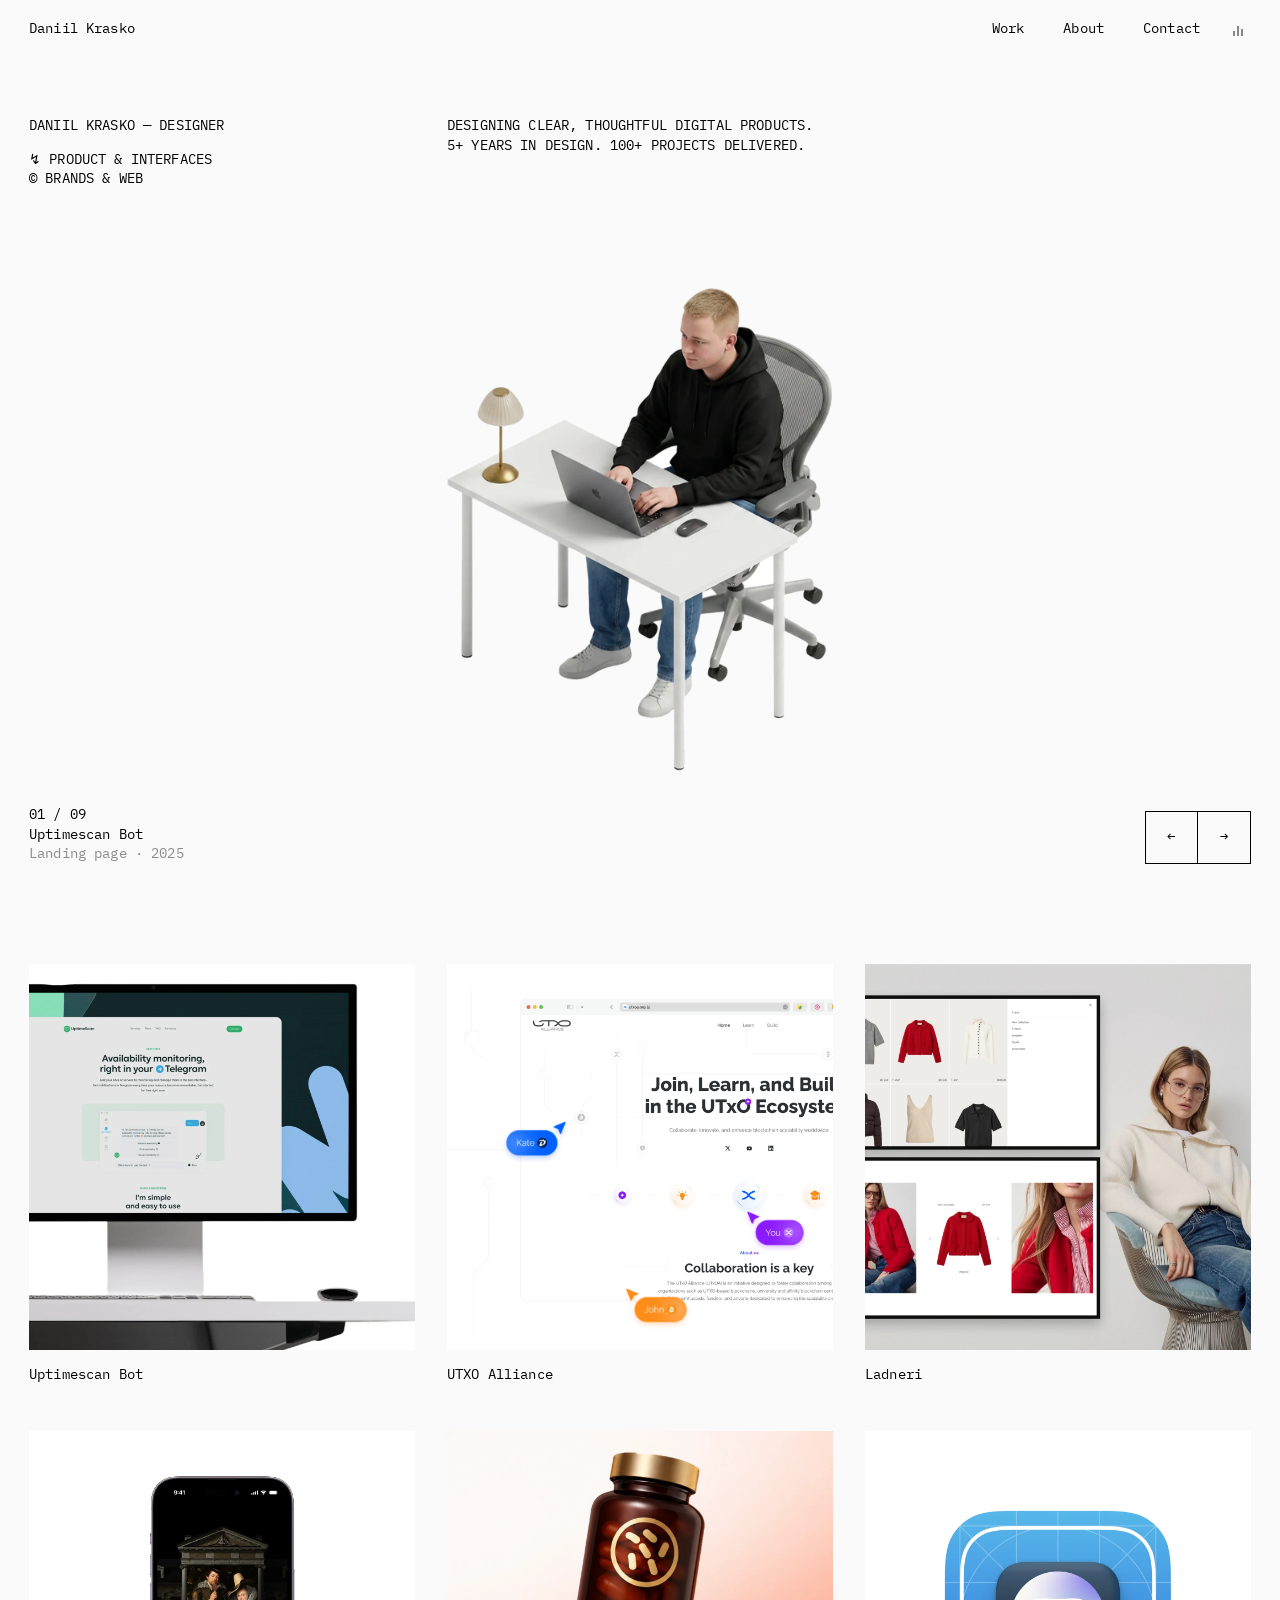
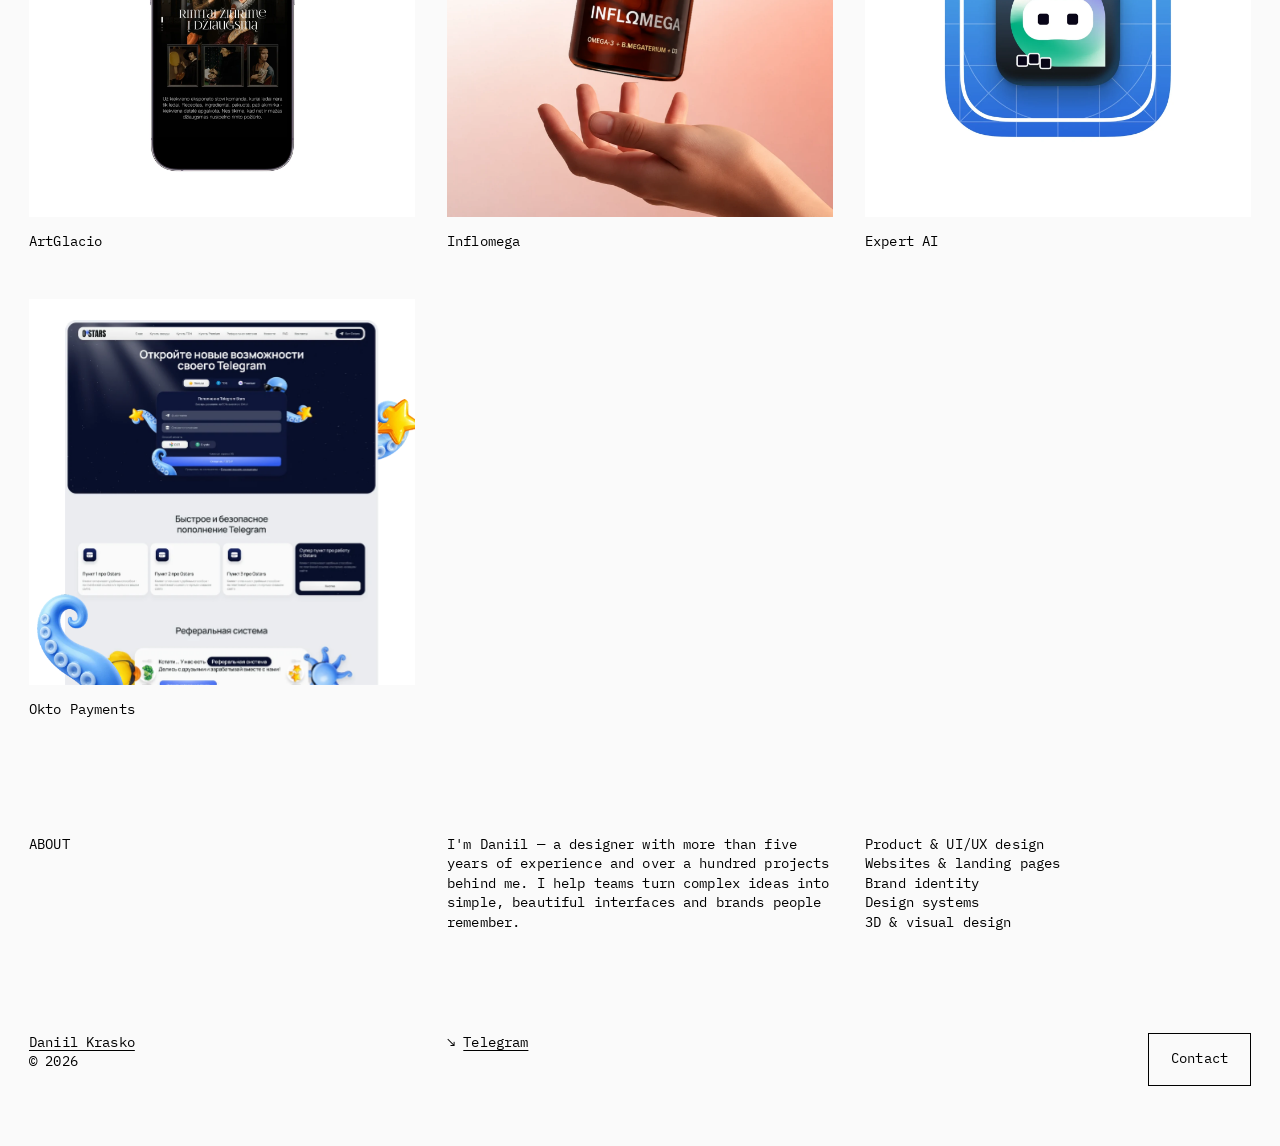
==== project.html @ e2c1b637 "Bump asset version Co-Authored-By: Claude Opus 5.5 <noreply@anthropic.com> Claude-Session: https://c" ====
<!doctype html>
<html lang="en">
<head>
  <meta charset="utf-8" />
  <meta name="viewport" content="width=device-width, initial-scale=1" />
  <title>Project — Daniil Krasko</title>
  <meta name="description" content="Case study by Daniil Krasko, designer." />
  <link rel="icon" href="data:image/svg+xml,%3Csvg xmlns='http://www.w3.org/2000/svg' viewBox='0 0 32 32'%3E%3Crect width='32' height='32' fill='%23111'/%3E%3Ctext x='16' y='21.5' font-family='Arial' font-weight='700' font-size='14' fill='%23fff' text-anchor='middle'%3EDK%3C/text%3E%3C/svg%3E" />
  <link rel="preconnect" href="https://fonts.googleapis.com" />
  <link rel="preconnect" href="https://fonts.gstatic.com" crossorigin />
  <link href="https://fonts.googleapis.com/css2?family=IBM+Plex+Mono:wght@400;500;600&display=swap" rel="stylesheet" />
  <link rel="stylesheet" href="styles.css?v=d2f7b50" />
</head>
<body class="project-page">
  <header class="header">
    <a href="index.html" class="logo">Daniil Krasko</a>
    <nav class="nav">
      <a href="index.html#work">Work</a>
      <a href="index.html#about">About</a>
      <a href="#contact">Contact</a>
      <button class="sound" id="soundToggle" type="button" aria-pressed="false" aria-label="Turn sound on"><i></i><i></i><i></i></button>
    </nav>
  </header>

  <main>
    <article class="case" id="case">
      <header class="case-head cols">
        <p><a class="ul" href="index.html#work">← All work</a></p>
        <div class="case-title">
          <h1 id="caseTitle"></h1>
          <p class="case-intro" id="caseIntro"></p>
        </div>
        <dl class="case-meta" id="caseMeta"></dl>
      </header>

      <figure class="case-cover" id="caseCover"></figure>

      <div class="case-body" id="caseBody"></div>
    </article>

    <nav class="case-next cols" id="caseNext" aria-label="Next project"></nav>
  </main>

  <footer class="footer cols" id="contact">
    <p><a class="ul" href="index.html">Daniil Krasko</a><br />© <span id="year"></span></p>
    <ul class="links">
      <li>↘ <a class="ul" href="https://t.me/oksark" target="_blank" rel="noopener">Telegram</a></li>
    </ul>
    <div class="footer-cta">
      <a class="btn" href="https://t.me/oksark" target="_blank" rel="noopener">Contact</a>
    </div>
  </footer>

  <script src="projects.js?v=d2f7b50"></script>
  <script src="shared.js?v=d2f7b50"></script>
  <script src="project.js?v=d2f7b50"></script>
  <script src="audio.js?v=d2f7b50"></script>
</body>
</html>
---- styles.css ----
/* Spacing & type system matched to the reference (nuevo.tokyo):
   one text size (14px / 1.4), 29px page margins, 32px grid gap, 57px header. */
:root {
  --thumb: #ededed;
  --bg: #fafafa;
  --surface: #ffffff;
  --text: #000;
  --muted: #8a8a8a;
  --line: #000;
  --pad: 29px;
  --gap: 32px;
  --fs: 14px;
  --lh: 1.4;
  --sans: "IBM Plex Mono", ui-monospace, "SFMono-Regular", Menlo, monospace;
  --serif: var(--sans);
}

/* Dark theme while the music plays */
html.sound-on {
  --bg: #0a0a0a;
  --surface: #151515;
  --text: #f2f2f2;
  --muted: #8a8a8a;
  --line: #f2f2f2;
  --thumb: #1a1a1a;
  color-scheme: dark;
}
/* smooth switch between themes (class is set for ~1.5s by audio.js).
   Text inherits its colour from <body>, so only elements that set their own colours get a transition —
   transitioning every element made nested text "chase" its parent and jump. */
html.theme-anim body,
html.theme-anim .header,
html.theme-anim .muted,
html.theme-anim .btn,
html.theme-anim .work-item .thumb,
html.theme-anim .case-body figure img,
html.theme-anim .cursor-label {
  transition: background-color 1s ease, color 1s ease, border-color 1s ease !important;
}

* { box-sizing: border-box; }
html { scroll-behavior: smooth; }
body {
  margin: 0;
  background: var(--bg);
  color: var(--text);
  font-family: var(--sans);
  font-size: var(--fs);
  line-height: var(--lh);
  letter-spacing: 0.01em;
  -webkit-font-smoothing: antialiased;
  overflow-x: hidden;
}
h1, h2, h3, p, ul { margin: 0; font-size: inherit; font-weight: 400; line-height: inherit; }
ul { list-style: none; padding: 0; }
a { color: inherit; text-decoration: none; }
a.ul, .nav a:hover { text-decoration: underline; text-underline-offset: 3px; text-decoration-thickness: 1px; }
em { font-style: normal; }
button { font: inherit; color: inherit; letter-spacing: inherit; }
.muted { color: var(--muted); }

/* 3-column grid shared by text blocks and the work grid */
.cols {
  display: grid;
  grid-template-columns: repeat(3, minmax(0, 1fr));
  column-gap: var(--gap);
}

.btn {
  display: inline-flex; align-items: center; justify-content: center;
  height: 53px; padding: 0 22px;
  border: 1px solid var(--line); background: transparent;
  cursor: pointer; transition: background .2s, color .2s;
}
.btn:hover { background: var(--text); color: var(--bg); }

/* ---------- Header ---------- */
.header {
  position: fixed;
  inset: 0 0 auto 0;
  z-index: 100;
  height: 57px;
  display: flex;
  align-items: center;
  justify-content: space-between;
  padding: 0 var(--pad);
  background: var(--bg);
}
.nav { display: flex; align-items: center; gap: 39px; }

/* sound toggle: three bars, animated while playing */
.sound {
  display: inline-flex; align-items: flex-end; gap: 2px;
  width: 18px; height: 14px; padding: 0; margin-left: -6px;
  border: 0; background: none; cursor: pointer;
}
.sound i { display: block; width: 2px; height: 3px; background: currentColor; transition: height .3s; }
.sound i:nth-child(1) { height: 5px; }
.sound i:nth-child(2) { height: 10px; }
.sound i:nth-child(3) { height: 7px; }
.sound:not(.on) { opacity: .45; }
.sound:hover { opacity: 1; }
.sound.on i { animation: eq 1.1s ease-in-out infinite; }
.sound.on i:nth-child(2) { animation-delay: -.4s; animation-duration: .9s; }
.sound.on i:nth-child(3) { animation-delay: -.7s; animation-duration: 1.3s; }
@keyframes eq { 0%, 100% { height: 3px; } 50% { height: 14px; } }
.sound:focus-visible { outline: 1px solid var(--text); outline-offset: 4px; }

/* ---------- Intro ---------- */
.intro { padding: 116px var(--pad) 0; text-transform: uppercase; }
.intro h1 { max-width: 443px; }
.gap-top { margin-top: 14px; }

/* ---------- Hero ---------- */
.hero {
  position: relative;
  margin: 55px var(--pad) 0;
  height: clamp(560px, calc(100svh - 280px), 860px);
  display: flex;
  flex-direction: column;
  overflow: hidden;
}
.stage {
  position: absolute;
  inset: 0;
  cursor: grab;
  touch-action: pan-y;
  user-select: none;
  -webkit-user-select: none;
}
.stage.dragging { cursor: grabbing; }
.model {
  position: absolute;
  left: 50%;
  top: 46%;
  height: 78%;
  aspect-ratio: 959 / 1200;
  transform: translate(-50%, -50%);
  z-index: 10;
  pointer-events: none;
}
.model-img { display: block; width: 100%; height: 100%; }
/* night version of the photo (lamp on, AirPods Max) — shown while the music plays */
.model-night {
  position: absolute; inset: 0; width: 100%; height: 100%;
  opacity: 0;
  transition: opacity 1.2s cubic-bezier(.4, 0, .2, 1);
}
html.sound-on .model-night { opacity: 1; transition-duration: 1.6s; }
html.theme-anim .model-night { transition: opacity 1.4s cubic-bezier(.4, 0, .2, 1) !important; }
.orbit { position: absolute; left: 50%; top: 46%; width: 0; height: 0; }

.card {
  position: absolute;
  left: 0; top: 0;
  width: var(--card-w, 240px);
  aspect-ratio: 1 / 1;
  margin: calc(var(--card-w, 240px) * -0.5) 0 0 calc(var(--card-w, 240px) * -0.5);
  padding: 0;
  border: 0;
  border-radius: 0;
  overflow: hidden;
  background: var(--surface);
  box-shadow: 0 18px 40px -24px rgba(0,0,0,.3);
  cursor: pointer;
  will-change: transform, opacity;
  transform-origin: center;
}
.card .cover { position: absolute; inset: 0; }
.card:focus-visible { outline: 2px solid var(--text); outline-offset: 4px; }

.hero-bottom {
  margin-top: auto;
  position: relative;
  z-index: 30;
  display: flex;
  align-items: flex-end;
  justify-content: space-between;
  gap: var(--gap);
  pointer-events: none;
}
.hero-bottom > * { pointer-events: auto; }
.caption { display: grid; }
.arrows { display: flex; gap: 0; }
.arrow { width: 53px; padding: 0; }
.arrow + .arrow { border-left: 0; }

/* ---------- Sections ---------- */
.section { padding: 100px var(--pad) 0; }

.work-list {
  display: grid;
  grid-template-columns: repeat(3, minmax(0, 1fr));
  gap: var(--gap);
}
.work-item { cursor: pointer; }
.work-item .thumb { position: relative; aspect-ratio: 1 / 1; overflow: hidden; background: var(--thumb); }
.work-item .name { padding: 15px 0; }
.work-item:hover .name { text-decoration: underline; text-underline-offset: 3px; }
.work-item:focus-visible { outline: 1px solid var(--text); outline-offset: 6px; }
/* reveal on scroll — matches the reference: image fades in and rises 25px,
   0.8s ease, cards in a row start ~65ms apart; captions stay visible */
.work-item.reveal .thumb {
  opacity: 0;
  transform: translateY(25px);
  transition: opacity .8s cubic-bezier(.4,0,.2,1), transform .8s cubic-bezier(.4,0,.2,1);
  transition-delay: var(--d, 0ms);
}
.work-item.reveal.in .thumb { opacity: 1; transform: none; }


.about { text-transform: none; }
.about > p:first-child { text-transform: uppercase; }
.about > p:nth-child(2) { max-width: 443px; }

/* ---------- Footer / contact ---------- */
.footer { padding: 100px var(--pad) 60px; align-items: start; }
.footer-cta { justify-self: end; }

/* ---------- Cover art (placeholder visuals) ---------- */
.art { position: absolute; inset: 0; background: var(--a); overflow: hidden; }
.art img { width: 100%; height: 100%; object-fit: cover; display: block; }
.art.circle::before { content: ""; position: absolute; width: 58%; aspect-ratio: 1; border-radius: 50%; background: var(--b); left: 50%; top: 50%; transform: translate(-30%, -50%); }
.art.circle::after { content: ""; position: absolute; width: 30%; aspect-ratio: 1; border-radius: 50%; border: 2px solid var(--b); left: 14%; top: 18%; }
.art.stripes { background: repeating-linear-gradient(-35deg, var(--a) 0 18px, var(--b) 18px 36px); }
.art.stripes::after { content: ""; position: absolute; inset: 22% 28%; background: var(--a); border-radius: 999px; }
.art.grid { background-image: linear-gradient(var(--a), var(--a)); }
.art.grid::before {
  content: ""; position: absolute; inset: 16% 12%;
  background:
    linear-gradient(var(--b), var(--b)) 0 0 / 30% 100% no-repeat,
    linear-gradient(#fff, #fff) 100% 0 / 66% 46% no-repeat,
    linear-gradient(#fff, #fff) 100% 100% / 66% 46% no-repeat;
  border-radius: 0; opacity: .95;
  filter: drop-shadow(0 8px 16px rgba(0,0,0,.08));
}
.art.phone::before {
  content: ""; position: absolute; width: 34%; height: 120%; left: 33%; top: 18%;
  border-radius: 0; background: var(--b);
  box-shadow: inset 0 0 0 5px rgba(0,0,0,.85), 0 20px 40px rgba(0,0,0,.25);
}
.art.phone::after {
  content: ""; position: absolute; width: 22%; height: 8%; left: 39%; top: 34%;
  border-radius: 0; background: var(--a); opacity: .9;
  box-shadow: 0 calc(var(--h, 60px) * .32) 0 0 var(--a);
}
.art.arch::before { content: ""; position: absolute; width: 38%; height: 82%; left: 31%; bottom: 0; background: var(--b); border-radius: 999px 999px 0 0; }
.art.arch::after { content: ""; position: absolute; width: 100%; height: 1px; left: 0; bottom: 18%; background: var(--b); opacity: .4; }
.art.type::before {
  content: "Aa"; position: absolute; left: 10%; bottom: -8%;
  font-family: var(--serif); font-size: calc(var(--h, 180px) * .9); line-height: 1; color: var(--b);
}
.art.type::after { content: ""; position: absolute; width: 18%; aspect-ratio: 1; right: 12%; top: 16%; background: var(--b); border-radius: 50%; }

/* ---------- Layered (animated) covers ---------- */
.art.layered { background: #fff; container-type: size; }
.art.layered img.bg { width: 100%; height: 100%; object-fit: cover; }
.art.layered img.layer {
  position: absolute;
  left: var(--x); top: var(--y);
  width: var(--w); height: auto;
  transform-origin: var(--origin, 50% 50%);
  animation: var(--anim) var(--dur) cubic-bezier(.45, 0, .25, 1) var(--delay) infinite;
  will-change: transform;
}
/* cursor paths, in % of the cover width (cqw) — like people moving their mouse */
@keyframes cursor-a {
  0%, 100% { transform: translate(0, 0); }
  22% { transform: translate(5cqw, -4cqw); }
  46% { transform: translate(11cqw, 2cqw); }
  70% { transform: translate(4cqw, 6cqw); }
  86% { transform: translate(-2cqw, 2cqw); }
}
@keyframes cursor-b {
  0%, 100% { transform: translate(0, 0); }
  25% { transform: translate(-9cqw, -3cqw); }
  52% { transform: translate(-3cqw, -8cqw); }
  78% { transform: translate(6cqw, -4cqw); }
}
@keyframes cursor-c {
  0%, 100% { transform: translate(0, 0); }
  20% { transform: translate(-6cqw, -3cqw); }
  45% { transform: translate(-2cqw, -9cqw); }
  72% { transform: translate(3cqw, -2cqw); }
}
/* entrance: layer starts hidden behind/below, slides to its place once the cover is visible */
.art.layered img.layer.enter {
  transform: var(--enter);
  transition: transform 1.6s cubic-bezier(.16, 1, .3, 1) var(--enter-delay, 0s);
}
.art.layered.in img.layer.enter { transform: none; }
/* idle sway (uses the separate `rotate` property, so it combines with entrance and parallax) */
@keyframes sway {
  0%, 100% { rotate: 0deg; }
  50% { rotate: -5deg; }
}
@keyframes sway-b {
  0%, 100% { rotate: 0deg; }
  50% { rotate: 4deg; }
}
@keyframes float {
  0%, 100% { transform: translateY(0) rotate(0deg); }
  50% { transform: translateY(-1.6cqw) rotate(1.2deg); }
}
/* parallax: layers move against the background (depth from data), bg drifts slightly the other way */
.art.layered.parallax img.layer {
  translate: calc(var(--px, 0) * var(--depth) * -3cqw) calc(var(--py, 0) * var(--depth) * -3cqw);
}
.art.layered.parallax img.bg {
  scale: 1.04;
  translate: calc(var(--px, 0) * 0.8cqw) calc(var(--py, 0) * 0.8cqw);
}
.case-cover.is-layered { position: relative; width: min(100%, 88svh); aspect-ratio: 1 / 1; margin-left: auto; margin-right: auto; }

/* ---------- Project page (long-read) ---------- */
.work-item a { display: block; }
.work-item a:focus-visible { outline: 1px solid var(--text); outline-offset: 6px; }

.case-head { padding: 116px var(--pad) 0; align-items: start; }
.case-title h1 { text-transform: uppercase; }
.case-intro { margin-top: 14px; max-width: 443px; }
.case-meta { margin: 0; display: grid; grid-template-columns: auto 1fr; gap: 0 20px; justify-self: end; }
.case-meta dd { margin: 0; }

.case-cover { margin: 55px var(--pad) 0; }
/* tall/square covers are capped to the viewport height so they never get huge */
.case-cover img { display: block; width: auto; max-width: 100%; height: auto; max-height: 88svh; margin: 0 auto; }
.case-cover.is-art { position: relative; aspect-ratio: 16 / 9; --h: 600px; }

.case-body {
  --col: 600px;
  max-width: calc(var(--col) + var(--pad) * 2);
  margin: 0 auto;
  padding: 100px var(--pad) 0;
}
.case-body h2 { margin: 56px 0 14px; text-transform: uppercase; }
.case-body h2:first-child { margin-top: 0; }
.case-body p + p { margin-top: 14px; }
.case-body figure { margin: 48px 0; }
.case-body figure img { display: block; width: 100%; height: auto; background: var(--thumb); }
.case-body figure .ph { position: relative; aspect-ratio: 4 / 3; --h: 420px; }
.case-body figure.wide { margin-left: calc(50% - min(450px, 50vw - var(--pad))); margin-right: calc(50% - min(450px, 50vw - var(--pad))); }
.case-body figure.wide .ph { aspect-ratio: 16 / 9; }
.case-body figcaption { padding-top: 15px; }

.case-next { padding: 100px var(--pad) 0; align-items: start; }
.next-link { grid-column: 2; display: block; }
.next-link .thumb { position: relative; aspect-ratio: 1 / 1; overflow: hidden; }
.next-link .name { display: block; padding: 15px 0; }
.next-link:hover .name { text-decoration: underline; text-underline-offset: 3px; }

/* ---------- Intro loader ---------- */
.loader { display: none; }
html.is-loading { overflow: hidden; }
html.is-loading .loader {
  display: block;
  position: fixed; inset: 0; z-index: 900;
  pointer-events: none;
}
.loader::before {               /* the backdrop that dissolves at the end */
  content: ""; position: absolute; inset: 0;
  background: var(--bg);
  transition: opacity .8s cubic-bezier(.4,0,.2,1) .15s;
}
.loader.done::before { opacity: 0; }
.loader.gone { opacity: 0; transition: opacity .5s ease; }
html.is-loading #orbit .card { visibility: hidden; }

.loader-cards { position: absolute; inset: 0; }
.loader-card {
  position: absolute; left: 0; top: 0;
  overflow: hidden;
  background: var(--surface);
  box-shadow: 0 18px 40px -24px rgba(0,0,0,.3);
  will-change: transform;
  transform: scale(0);
}
.loader-card .art { position: absolute; inset: 0; }
.loader-card.to-orbit { opacity: var(--to-opacity, 1); }

.loader-count {
  position: absolute; right: var(--pad); bottom: 18px;
  display: flex; align-items: flex-start;
  font-size: clamp(72px, 13vw, 200px);
  line-height: 1; letter-spacing: -0.04em; font-weight: 400;
  color: var(--text);
  transition: opacity .4s ease, transform .6s cubic-bezier(.7,0,.2,1);
}
.loader.done .loader-count { opacity: 0; transform: translateY(30%); }
.loader-digits { display: flex; }
.digit { display: block; height: .78em; overflow: hidden; width: .6em; }
.digit.hidden { width: 0; }
.digit .strip { display: flex; flex-direction: column; transition: transform .22s cubic-bezier(.65,0,.2,1); }
.digit .strip i { font-style: normal; height: .78em; line-height: .78em; display: block; text-align: center; }
.loader-pct { font-size: .32em; line-height: 1; margin: 0 0 0 .12em; }

/* ---------- Custom cursor ---------- */
html.has-cursor, html.has-cursor * { cursor: none !important; }
.cursor, .cursor-dot {
  position: fixed; left: 0; top: 0; z-index: 1000;
  width: 0; height: 0;
  pointer-events: none;
  opacity: 0;
  transition: opacity .2s;
  will-change: transform;
}
.cursor.visible, .cursor-dot.visible { opacity: 1; }
/* the square: white + difference blend = black on light areas, white on dark */
.cursor-dot { mix-blend-mode: difference; }
.cursor-dot::before {
  content: "";
  position: absolute; left: 0; top: 0;
  width: 10px; height: 10px;
  translate: -50% -50%;
  background: #fff;
  transition: width .25s cubic-bezier(.2,.8,.2,1), height .25s cubic-bezier(.2,.8,.2,1), scale .15s;
}
.cursor-dot[data-state="link"]::before { width: 34px; height: 34px; }
.cursor-dot[data-state="label"]::before { width: 0; height: 0; }
.cursor-dot.down::before { scale: .7; }
.cursor-label {
  position: absolute; left: 0; top: 0;
  translate: -50% -50%;
  padding: 9px 14px;
  background: var(--text); color: var(--bg);
  font-size: 12px; line-height: 1; letter-spacing: .02em; white-space: nowrap;
  text-transform: uppercase;
  scale: 0; opacity: 0;
  transition: scale .3s cubic-bezier(.2,.8,.2,1), opacity .2s;
}
.cursor[data-state="label"] .cursor-label { scale: 1; opacity: 1; }
.cursor[data-state="label"].down .cursor-label { scale: .9; }

/* ---------- Responsive ---------- */
@media (max-width: 860px) {
  :root { --pad: 16px; --gap: 16px; }
  .nav { gap: 20px; }
  .intro { padding-top: 90px; }
  .intro.cols, .about.cols { grid-template-columns: 1fr; row-gap: 14px; }
  .hero { margin-top: 32px; height: min(560px, 74svh); }
  .model { height: 62%; }
  .work-list { grid-template-columns: repeat(2, minmax(0, 1fr)); }
  .section { padding-top: 72px; }
  .footer.cols { grid-template-columns: 1fr 1fr; row-gap: 32px; }
  .footer-cta { grid-column: 1 / -1; justify-self: start; }
  .case-head.cols, .case-next.cols { grid-template-columns: 1fr; row-gap: 14px; }
  .case-head { padding-top: 90px; }
  .case-meta { justify-self: start; }
  .case-cover { margin-top: 32px; }
  .case-body { padding-top: 64px; }
  .next-link { grid-column: 1; }
}
@media (max-width: 560px) {
  .work-list { grid-template-columns: 1fr; }
}

@media (prefers-reduced-motion: reduce) {
  html { scroll-behavior: auto; }
  .work-item.reveal .thumb { opacity: 1; transform: none; transition: none; }
  .art.layered img.layer { animation: none; }
  .sound.on i { animation: none; height: 10px; }
  .art.layered img.layer.enter { transform: none; transition: none; }
}
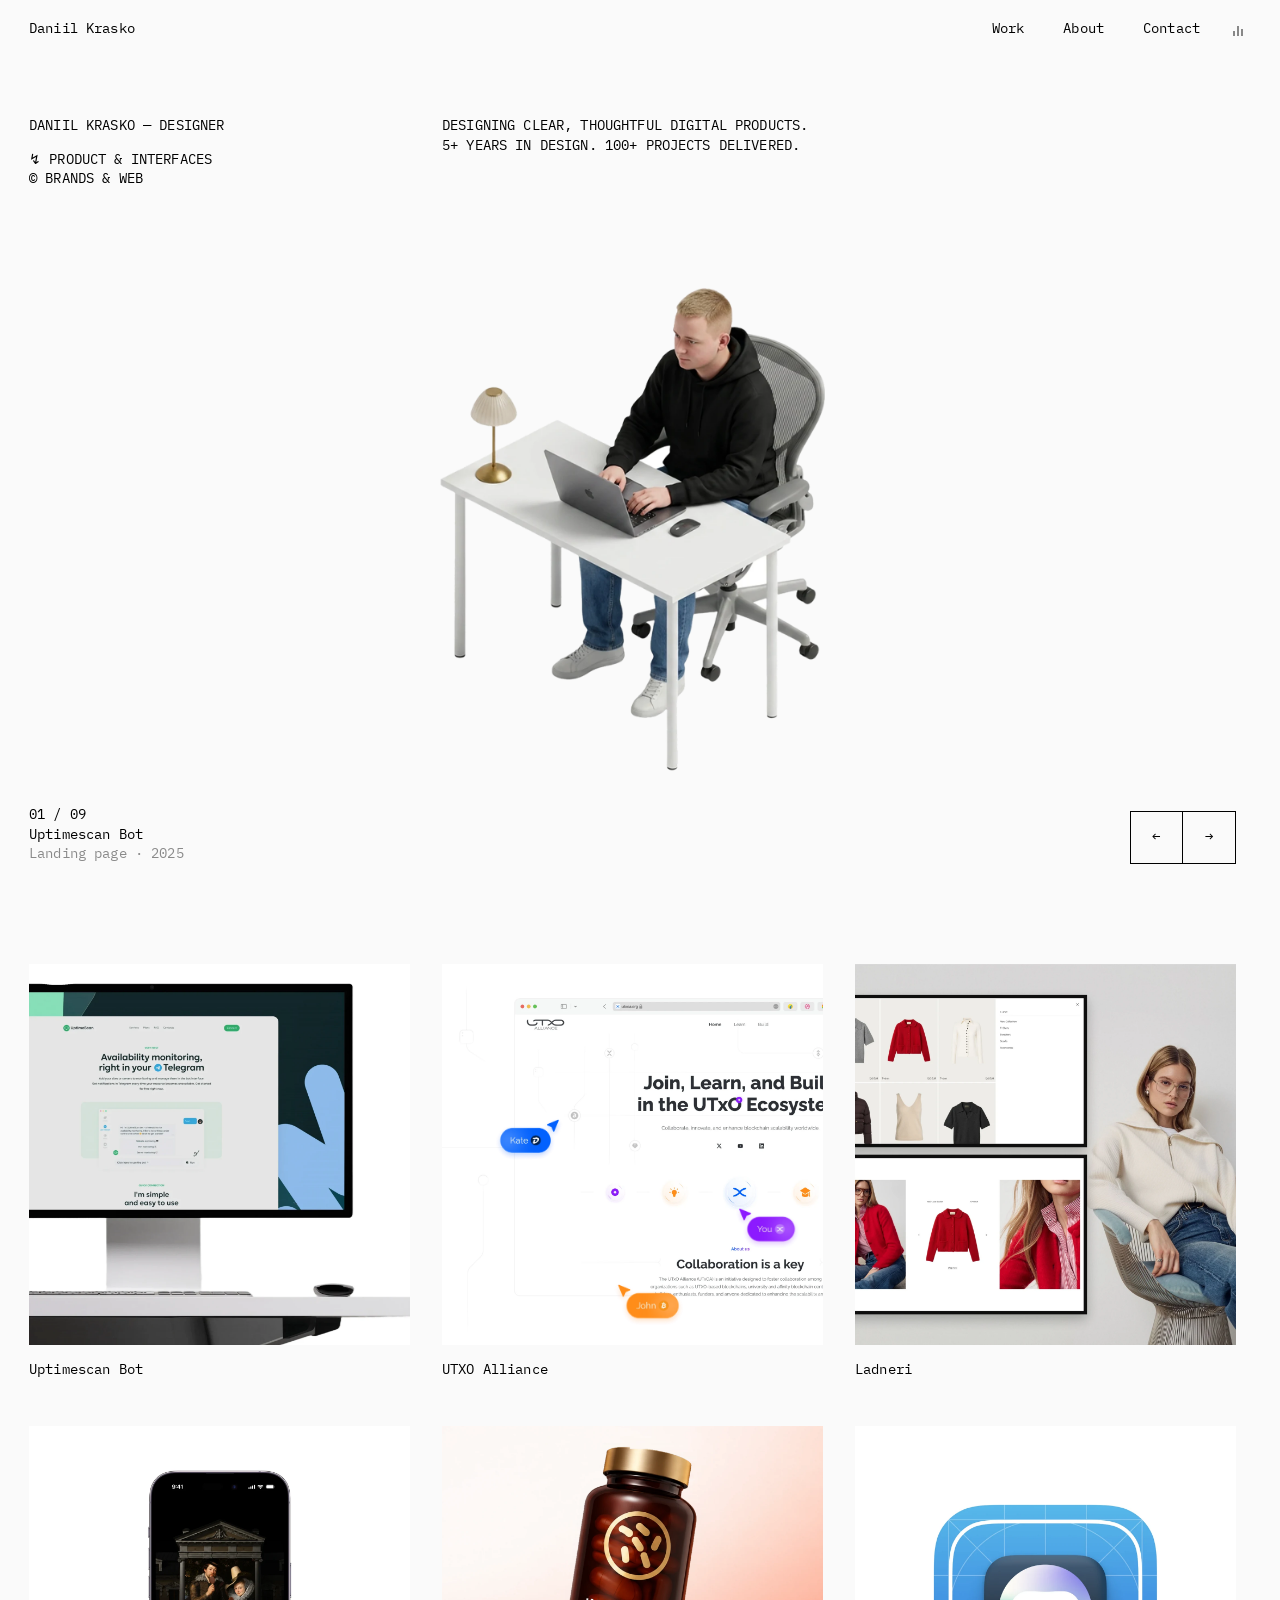
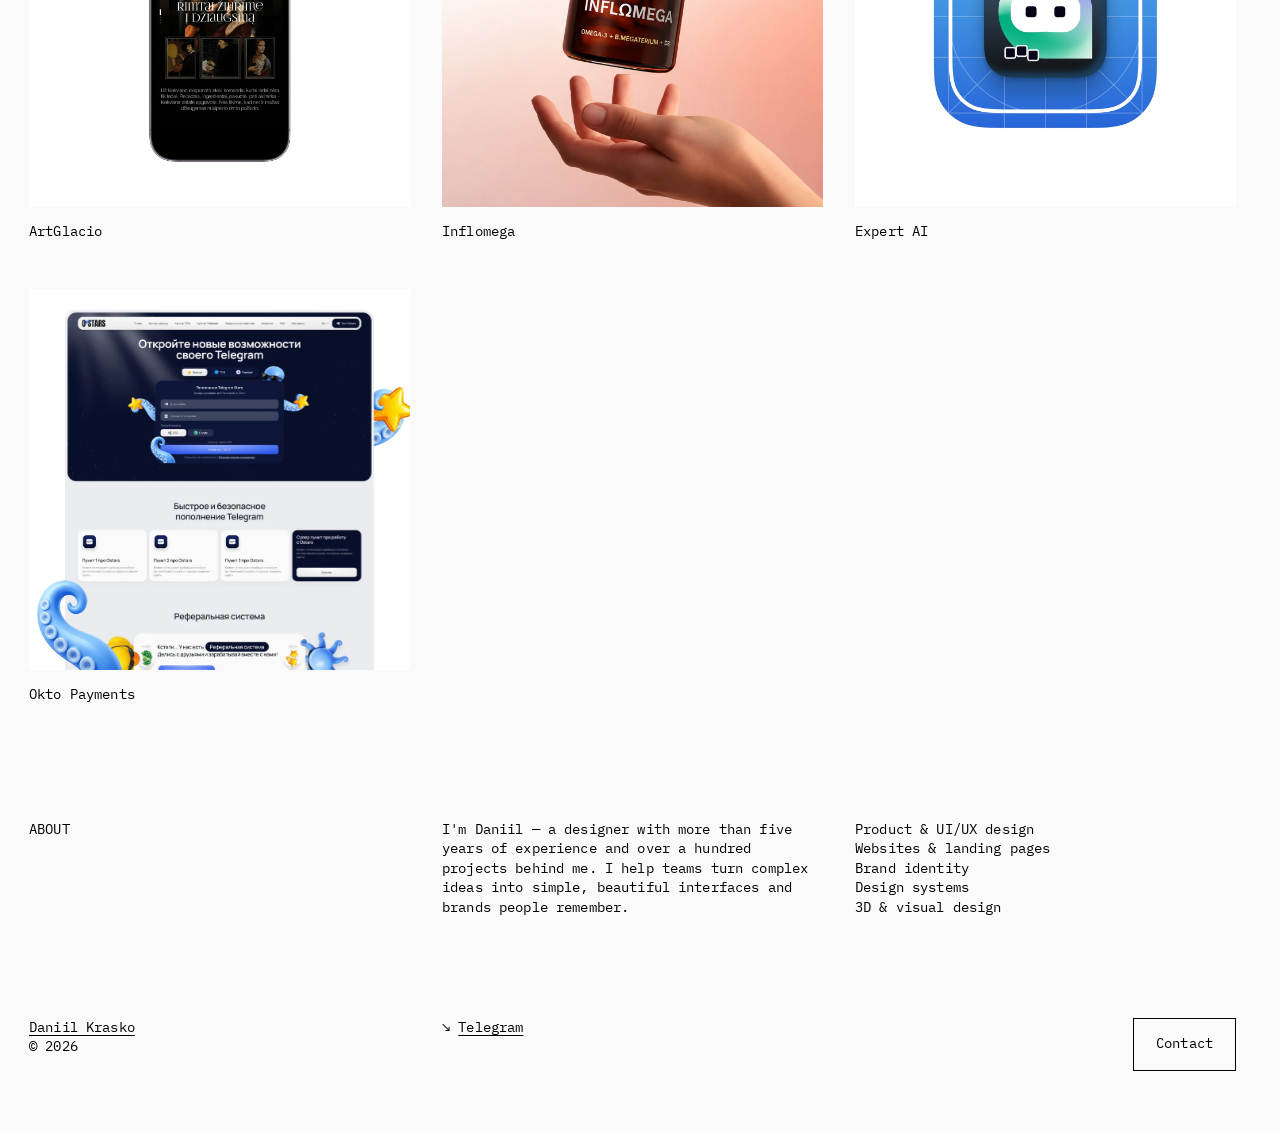
==== commit 24091627: "Bump asset version Co-Authored-By: Claude Opus 5.5 <noreply@anthropic.com> Claude-Session: https://c" ====
--- a/project.html
+++ b/project.html
@@ -9,7 +9,7 @@
   <link rel="preconnect" href="https://fonts.googleapis.com" />
   <link rel="preconnect" href="https://fonts.gstatic.com" crossorigin />
   <link href="https://fonts.googleapis.com/css2?family=IBM+Plex+Mono:wght@400;500;600&display=swap" rel="stylesheet" />
-  <link rel="stylesheet" href="styles.css?v=d2f7b50" />
+  <link rel="stylesheet" href="styles.css?v=d68f02f" />
 </head>
 <body class="project-page">
   <header class="header">
@@ -51,9 +51,9 @@
     </div>
   </footer>
 
-  <script src="projects.js?v=d2f7b50"></script>
-  <script src="shared.js?v=d2f7b50"></script>
-  <script src="project.js?v=d2f7b50"></script>
-  <script src="audio.js?v=d2f7b50"></script>
+  <script src="projects.js?v=d68f02f"></script>
+  <script src="shared.js?v=d68f02f"></script>
+  <script src="project.js?v=d68f02f"></script>
+  <script src="audio.js?v=d68f02f"></script>
 </body>
 </html>
--- a/styles.css
+++ b/styles.css
@@ -351,7 +351,8 @@
 
 /* ---------- Intro loader ---------- */
 .loader { display: none; }
-html.is-loading { overflow: hidden; }
+/* keep the real scrollbar visible while loading (scrolling is blocked in loader.js), so nothing jumps */
+html { scrollbar-gutter: stable; }
 html.is-loading .loader {
   display: block;
   position: fixed; inset: 0; z-index: 900;
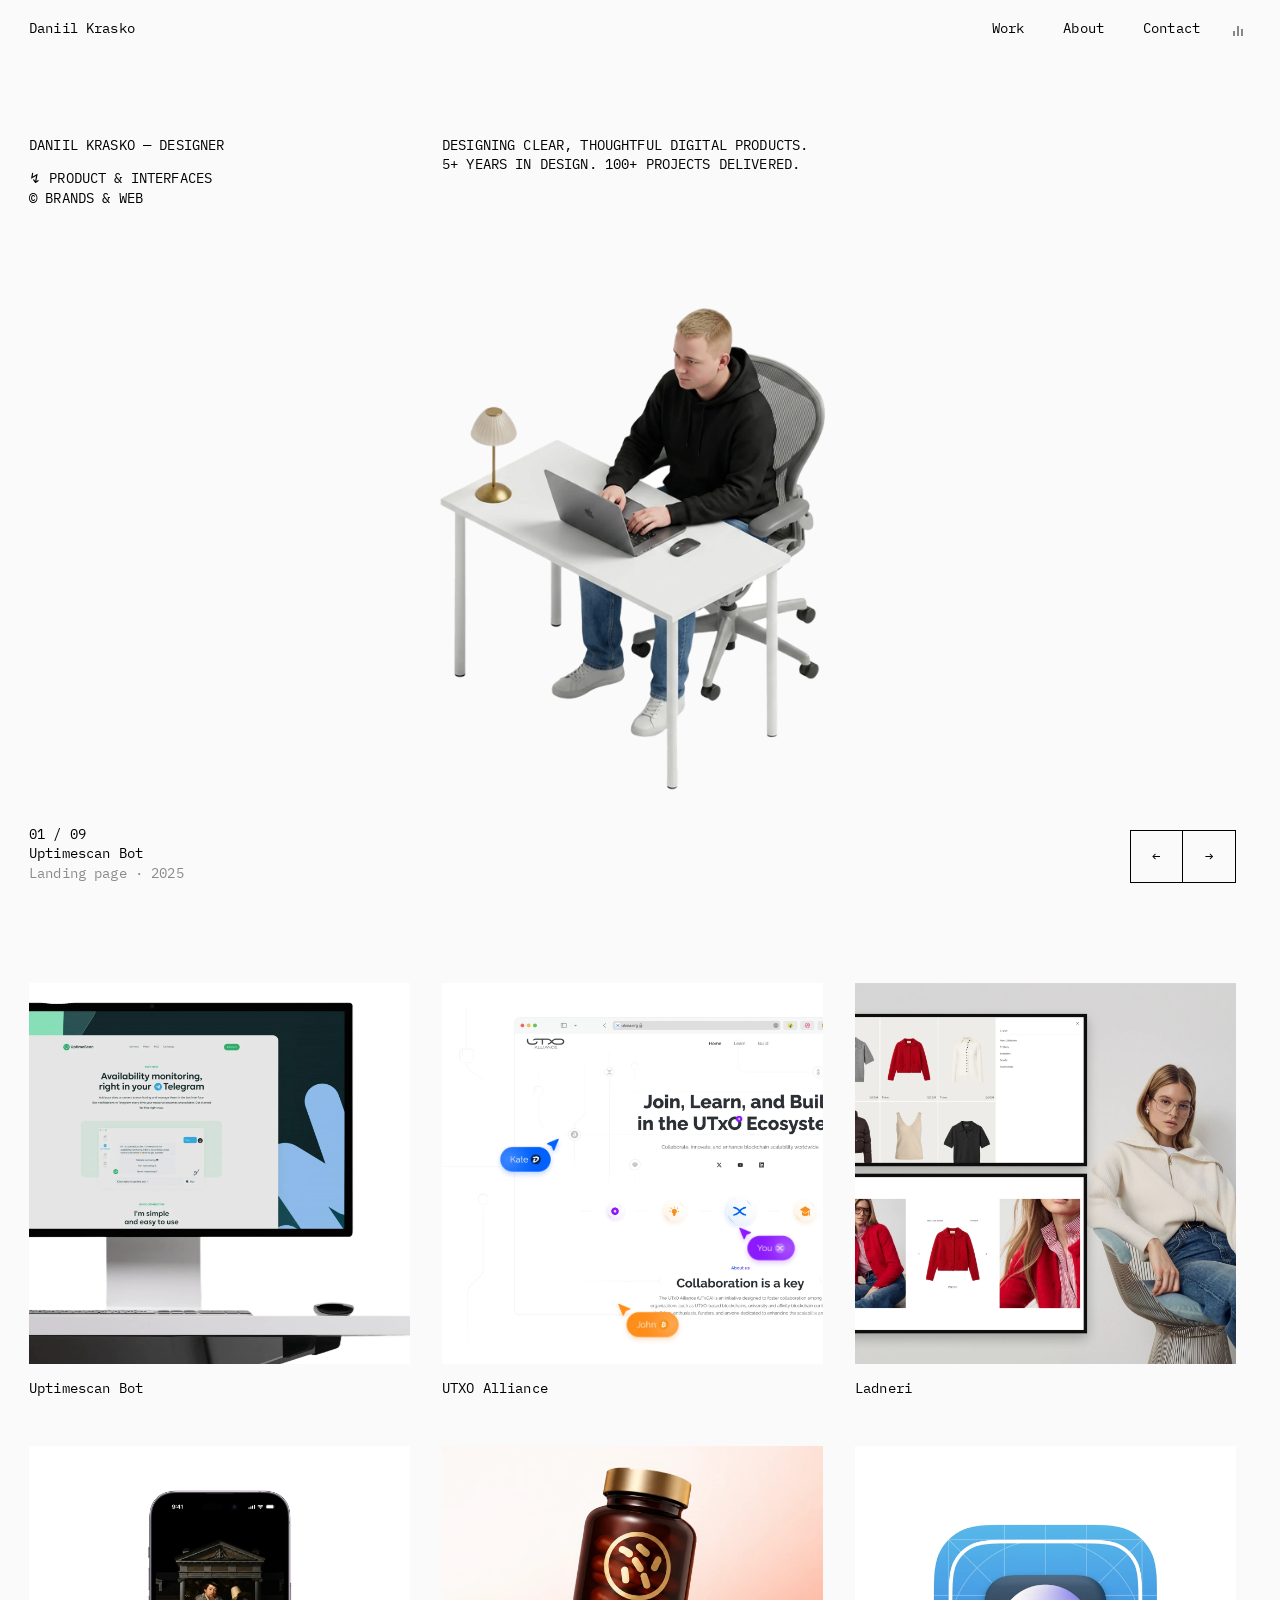
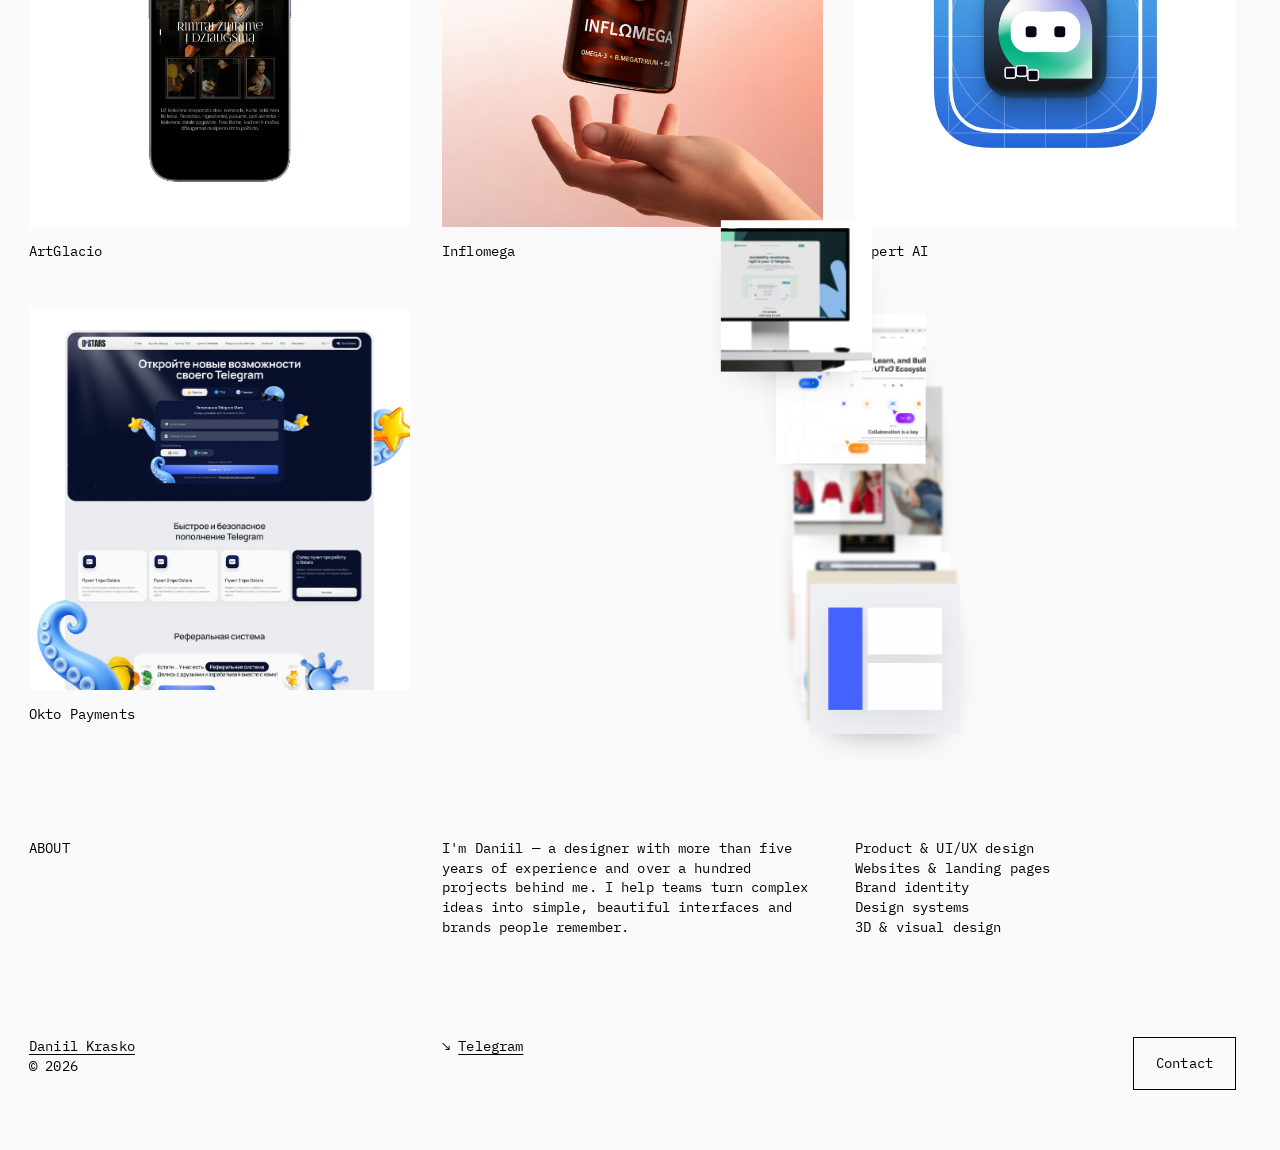
==== commit 070a1013: "Bump asset version Co-Authored-By: Claude Opus 5.5 <noreply@anthropic.com> Claude-Session: https://c" ====
--- a/project.html
+++ b/project.html
@@ -9,7 +9,7 @@
   <link rel="preconnect" href="https://fonts.googleapis.com" />
   <link rel="preconnect" href="https://fonts.gstatic.com" crossorigin />
   <link href="https://fonts.googleapis.com/css2?family=IBM+Plex+Mono:wght@400;500;600&display=swap" rel="stylesheet" />
-  <link rel="stylesheet" href="styles.css?v=d68f02f" />
+  <link rel="stylesheet" href="styles.css?v=406acf7" />
 </head>
 <body class="project-page">
   <header class="header">
@@ -51,9 +51,9 @@
     </div>
   </footer>
 
-  <script src="projects.js?v=d68f02f"></script>
-  <script src="shared.js?v=d68f02f"></script>
-  <script src="project.js?v=d68f02f"></script>
-  <script src="audio.js?v=d68f02f"></script>
+  <script src="projects.js?v=406acf7"></script>
+  <script src="shared.js?v=406acf7"></script>
+  <script src="project.js?v=406acf7"></script>
+  <script src="audio.js?v=406acf7"></script>
 </body>
 </html>
--- a/styles.css
+++ b/styles.css
@@ -365,7 +365,13 @@
 }
 .loader.done::before { opacity: 0; }
 .loader.gone { opacity: 0; transition: opacity .5s ease; }
-html.is-loading #orbit .card { visibility: hidden; }
+html.is-loading:not(.landing) #orbit .card { visibility: hidden; }
+/* landing: the hero stage (model + real cards) rises above the loader backdrop,
+   so the cards are visible from their very first frame and keep their depth order */
+html.is-loading .model { opacity: 0; }
+html.landing .model { opacity: 1; transition: opacity .7s ease; }
+html.landing .stage { z-index: 950; }
+html.landing .hero { overflow: visible; }
 
 .loader-cards { position: absolute; inset: 0; }
 .loader-card {
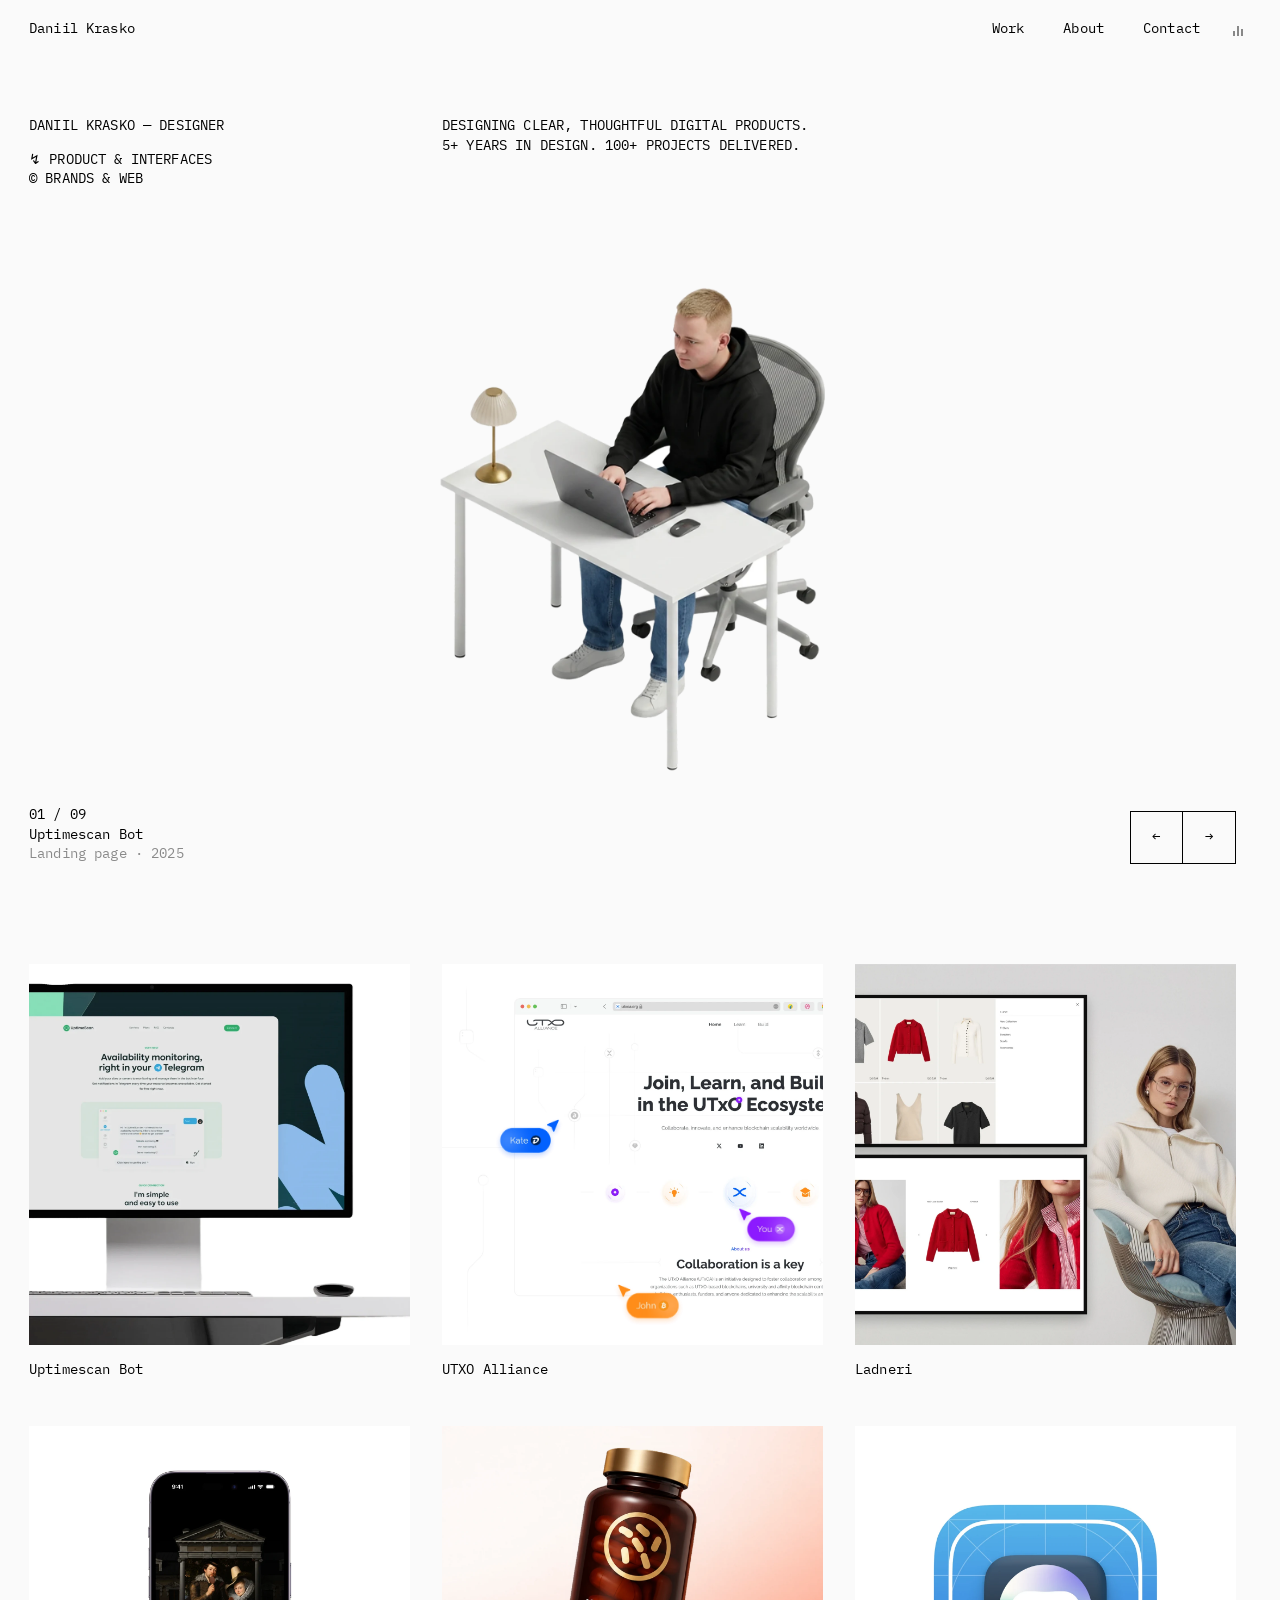
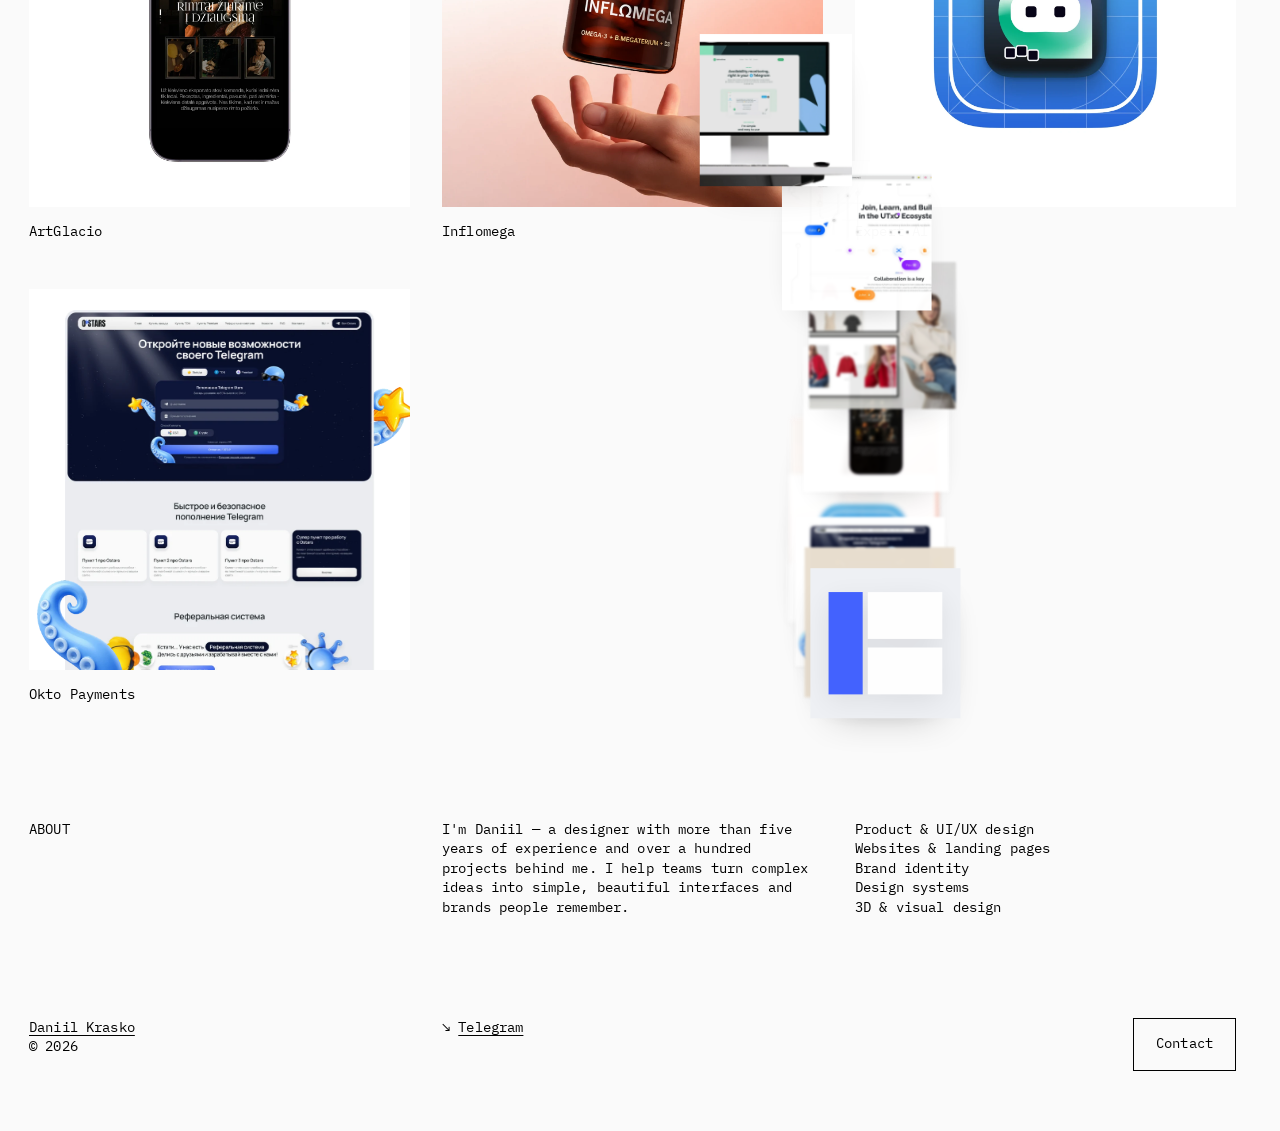
==== commit e100b162: "Bump asset version Co-Authored-By: Claude Opus 5.5 <noreply@anthropic.com> Claude-Session: https://c" ====
--- a/project.html
+++ b/project.html
@@ -9,7 +9,7 @@
   <link rel="preconnect" href="https://fonts.googleapis.com" />
   <link rel="preconnect" href="https://fonts.gstatic.com" crossorigin />
   <link href="https://fonts.googleapis.com/css2?family=IBM+Plex+Mono:wght@400;500;600&display=swap" rel="stylesheet" />
-  <link rel="stylesheet" href="styles.css?v=406acf7" />
+  <link rel="stylesheet" href="styles.css?v=1c8c56e" />
 </head>
 <body class="project-page">
   <header class="header">
@@ -51,9 +51,9 @@
     </div>
   </footer>
 
-  <script src="projects.js?v=406acf7"></script>
-  <script src="shared.js?v=406acf7"></script>
-  <script src="project.js?v=406acf7"></script>
-  <script src="audio.js?v=406acf7"></script>
+  <script src="projects.js?v=1c8c56e"></script>
+  <script src="shared.js?v=1c8c56e"></script>
+  <script src="project.js?v=1c8c56e"></script>
+  <script src="audio.js?v=1c8c56e"></script>
 </body>
 </html>
--- a/styles.css
+++ b/styles.css
@@ -373,7 +373,21 @@
 html.landing .stage { z-index: 950; }
 html.landing .hero { overflow: visible; }
 
-.loader-cards { position: absolute; inset: 0; }
+/* name stays exactly where the header logo is (same size), above the loader backdrop */
+.loader-title { display: none; }
+html.is-loading .loader-title {
+  display: block;
+  position: fixed; z-index: 960;
+  font-size: var(--fs); line-height: var(--lh); letter-spacing: 0.01em; font-weight: 400;
+  white-space: nowrap;
+  color: var(--text);
+  pointer-events: none;
+}
+html.is-loading .header .logo { visibility: hidden; }
+/* layers while loading: backdrop + counter (900) < name (960) < running cards (965) < cursor (1000) */
+.loader-cards { display: none; }
+html.is-loading .loader-cards { display: block; position: fixed; inset: 0; z-index: 965; pointer-events: none; }
+
 .loader-card {
   position: absolute; left: 0; top: 0;
   overflow: hidden;
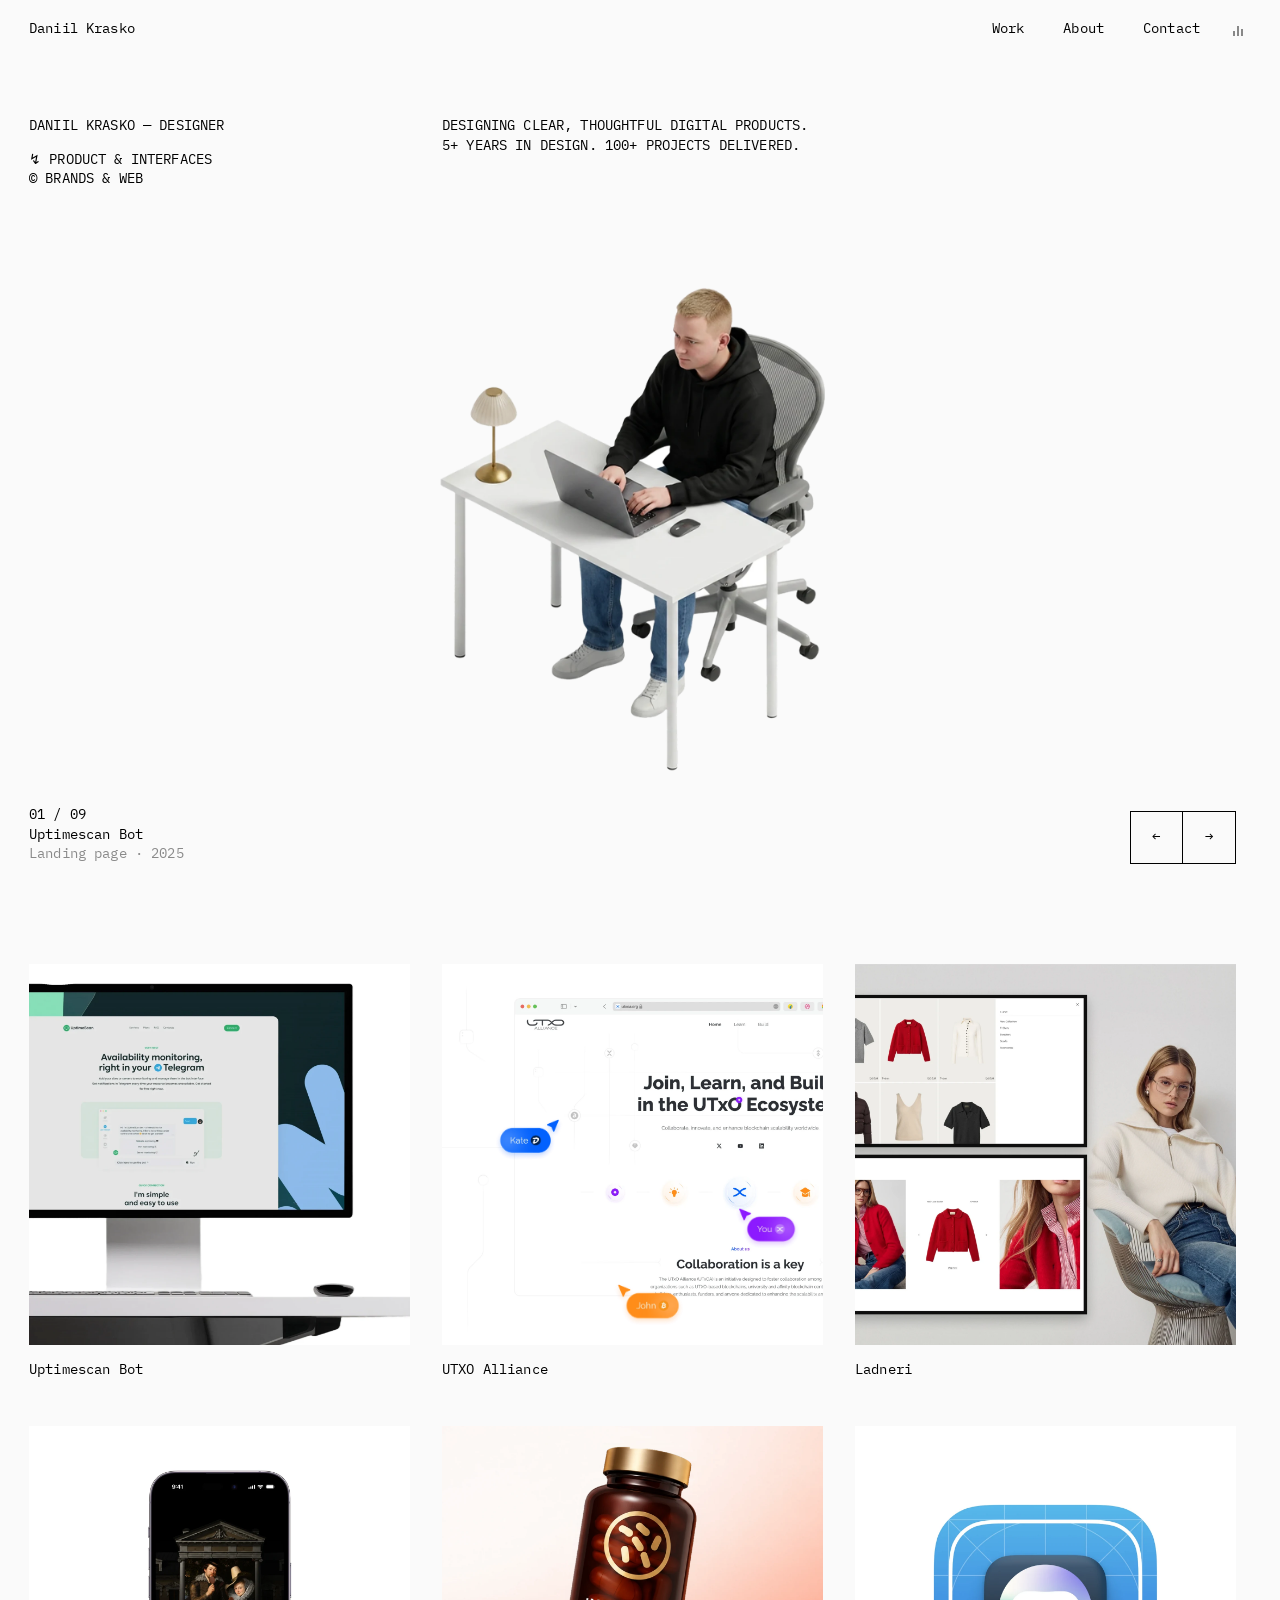
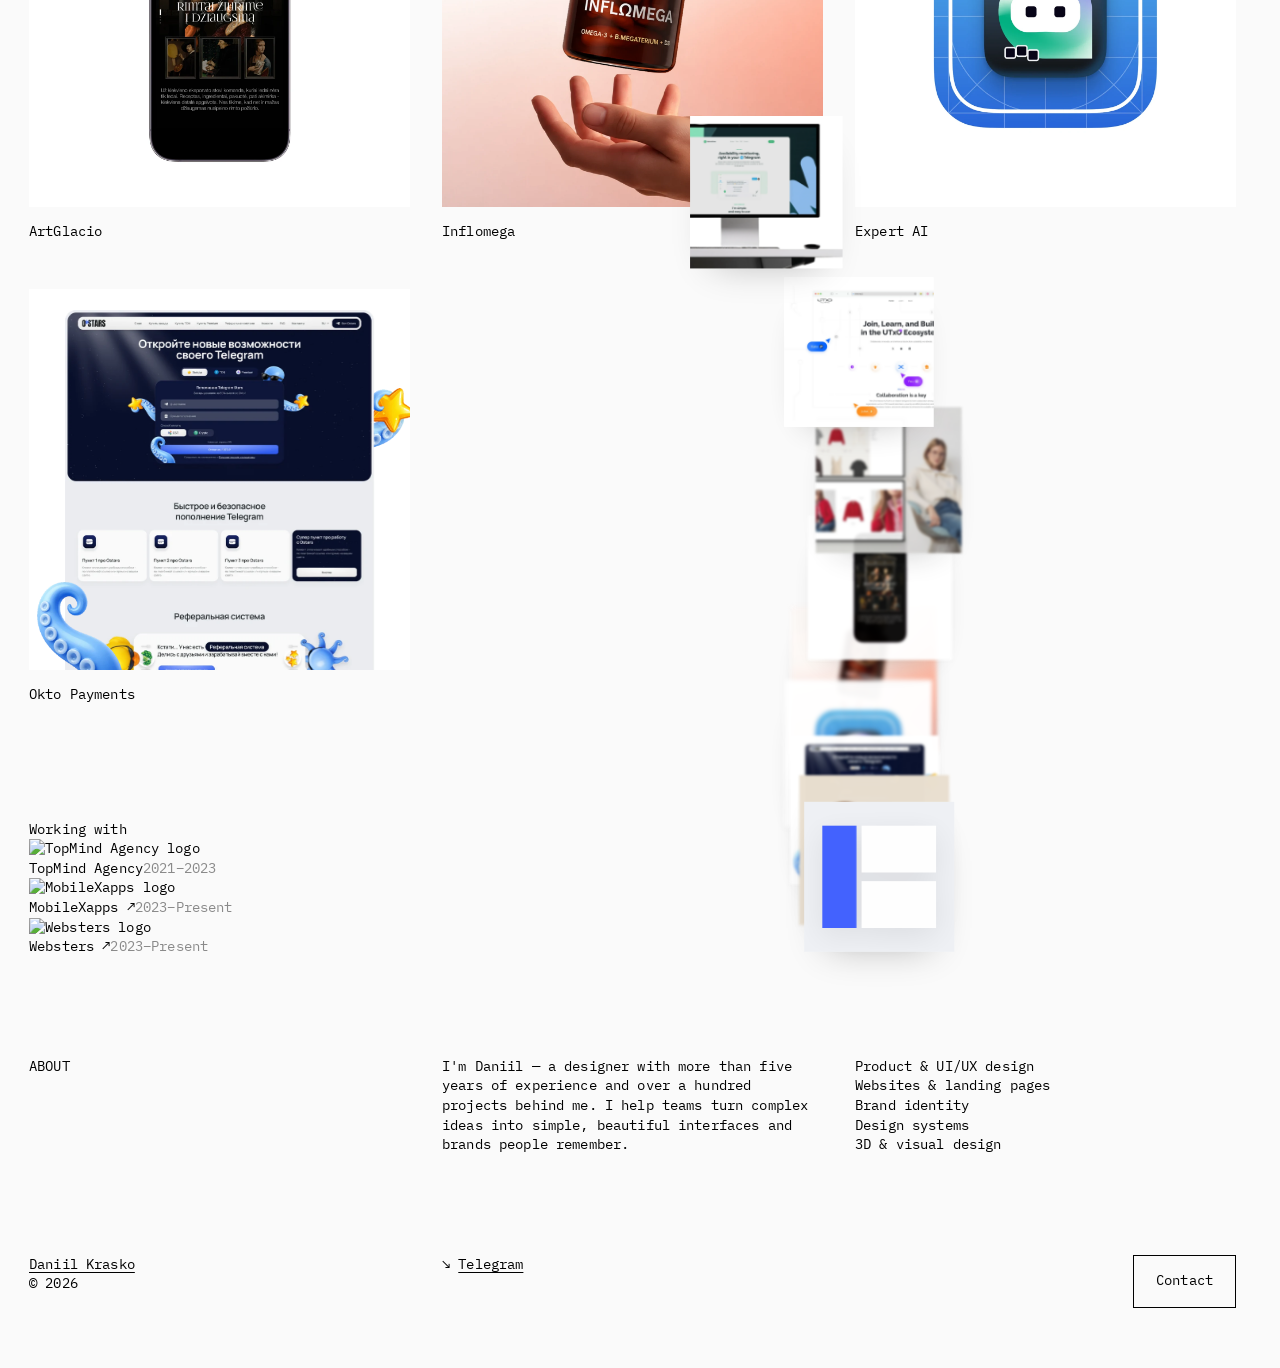
==== commit d99deea8: "Bump asset version Co-Authored-By: Claude Opus 5.5 <noreply@anthropic.com> Claude-Session: https://c" ====
--- a/project.html
+++ b/project.html
@@ -9,7 +9,7 @@
   <link rel="preconnect" href="https://fonts.googleapis.com" />
   <link rel="preconnect" href="https://fonts.gstatic.com" crossorigin />
   <link href="https://fonts.googleapis.com/css2?family=IBM+Plex+Mono:wght@400;500;600&display=swap" rel="stylesheet" />
-  <link rel="stylesheet" href="styles.css?v=1c8c56e" />
+  <link rel="stylesheet" href="styles.css?v=41e56f0" />
 </head>
 <body class="project-page">
   <header class="header">
@@ -51,9 +51,9 @@
     </div>
   </footer>
 
-  <script src="projects.js?v=1c8c56e"></script>
-  <script src="shared.js?v=1c8c56e"></script>
-  <script src="project.js?v=1c8c56e"></script>
-  <script src="audio.js?v=1c8c56e"></script>
+  <script src="projects.js?v=41e56f0"></script>
+  <script src="shared.js?v=41e56f0"></script>
+  <script src="project.js?v=41e56f0"></script>
+  <script src="audio.js?v=41e56f0"></script>
 </body>
 </html>
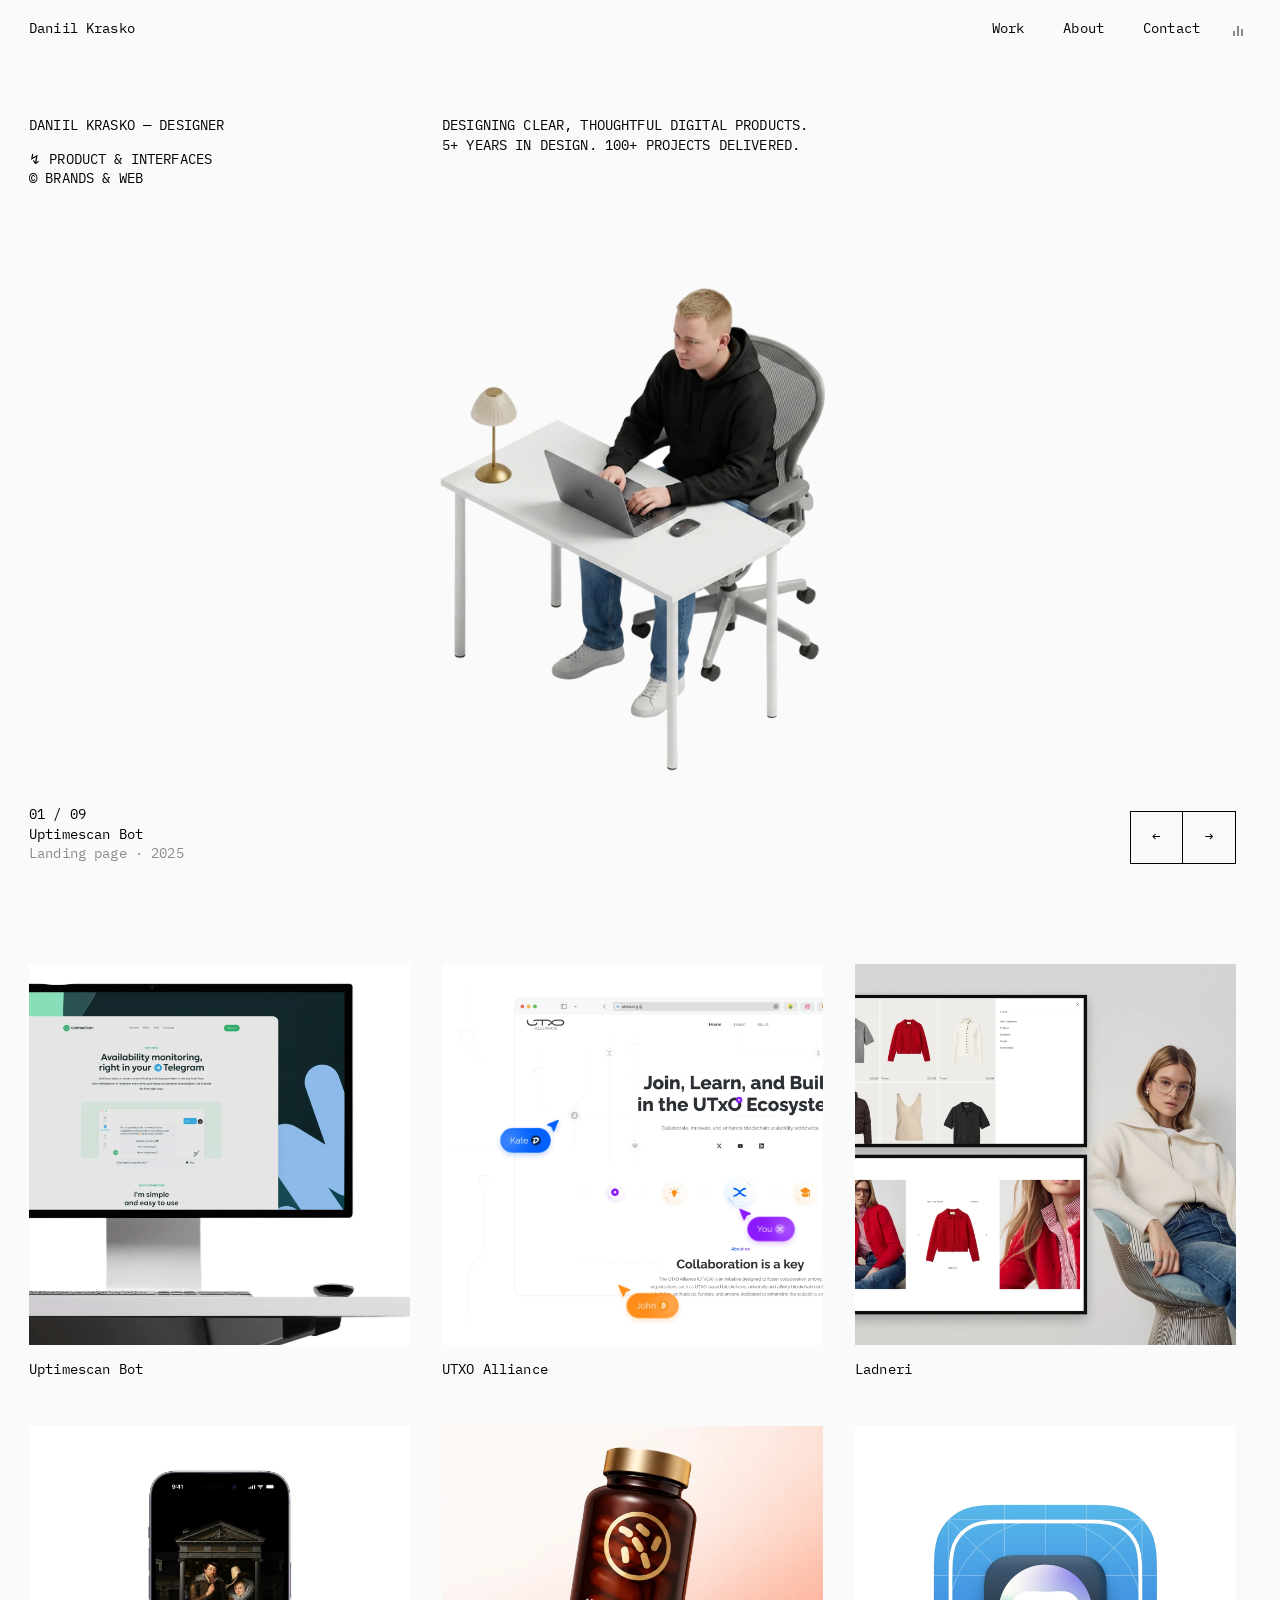
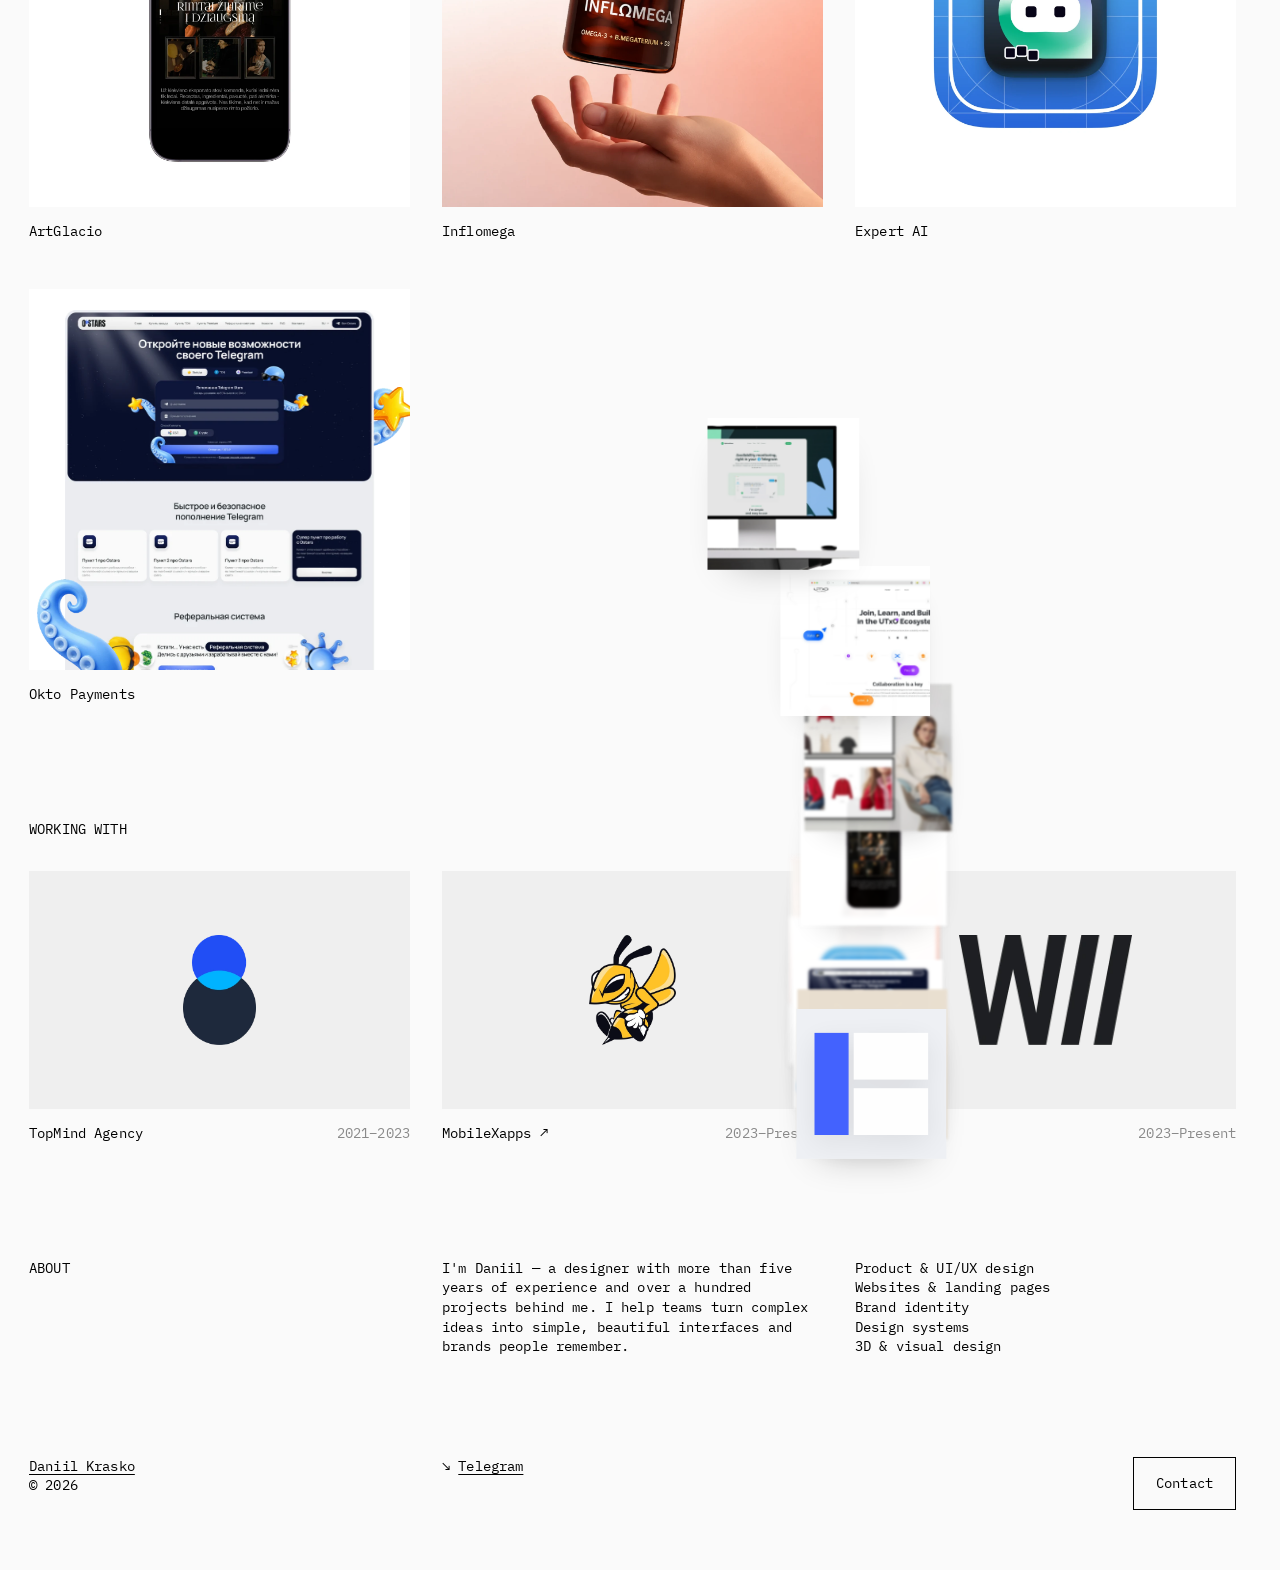
==== commit 760667b3: "Bump asset version Co-Authored-By: Claude Opus 5.5 <noreply@anthropic.com> Claude-Session: https://c" ====
--- a/project.html
+++ b/project.html
@@ -9,7 +9,7 @@
   <link rel="preconnect" href="https://fonts.googleapis.com" />
   <link rel="preconnect" href="https://fonts.gstatic.com" crossorigin />
   <link href="https://fonts.googleapis.com/css2?family=IBM+Plex+Mono:wght@400;500;600&display=swap" rel="stylesheet" />
-  <link rel="stylesheet" href="styles.css?v=41e56f0" />
+  <link rel="stylesheet" href="styles.css?v=7865e06" />
 </head>
 <body class="project-page">
   <header class="header">
@@ -51,9 +51,9 @@
     </div>
   </footer>
 
-  <script src="projects.js?v=41e56f0"></script>
-  <script src="shared.js?v=41e56f0"></script>
-  <script src="project.js?v=41e56f0"></script>
-  <script src="audio.js?v=41e56f0"></script>
+  <script src="projects.js?v=7865e06"></script>
+  <script src="shared.js?v=7865e06"></script>
+  <script src="project.js?v=7865e06"></script>
+  <script src="audio.js?v=7865e06"></script>
 </body>
 </html>
--- a/styles.css
+++ b/styles.css
@@ -208,6 +208,30 @@
 }
 .work-item.reveal.in .thumb { opacity: 1; transform: none; }
 
+
+/* ---------- Working with ---------- */
+.section-label { text-transform: uppercase; padding-bottom: var(--gap); }
+.client-list {
+  display: grid;
+  grid-template-columns: repeat(3, minmax(0, 1fr));
+  gap: var(--gap);
+}
+.client-link { display: block; }
+.client-logo {
+  position: relative;
+  aspect-ratio: 16 / 10;
+  background: #efefef;            /* stays light in both themes so every logo reads well */
+  overflow: hidden;
+}
+.client-logo img {
+  position: absolute; inset: 0; margin: auto;
+  height: 46%; width: 60%; object-fit: contain;
+  transition: transform .6s cubic-bezier(.2,.8,.2,1);
+}
+a.client-link:hover .client-logo img { transform: scale(1.06); }
+.client-meta { display: flex; justify-content: space-between; gap: 16px; padding: 15px 0; }
+a.client-link:hover .client-meta span:first-child { text-decoration: underline; text-underline-offset: 3px; }
+a.client-link:focus-visible { outline: 1px solid var(--text); outline-offset: 6px; }
 
 .about { text-transform: none; }
 .about > p:first-child { text-transform: uppercase; }
@@ -461,6 +485,7 @@
   .hero { margin-top: 32px; height: min(560px, 74svh); }
   .model { height: 62%; }
   .work-list { grid-template-columns: repeat(2, minmax(0, 1fr)); }
+  .client-list { grid-template-columns: 1fr; }
   .section { padding-top: 72px; }
   .footer.cols { grid-template-columns: 1fr 1fr; row-gap: 32px; }
   .footer-cta { grid-column: 1 / -1; justify-self: start; }
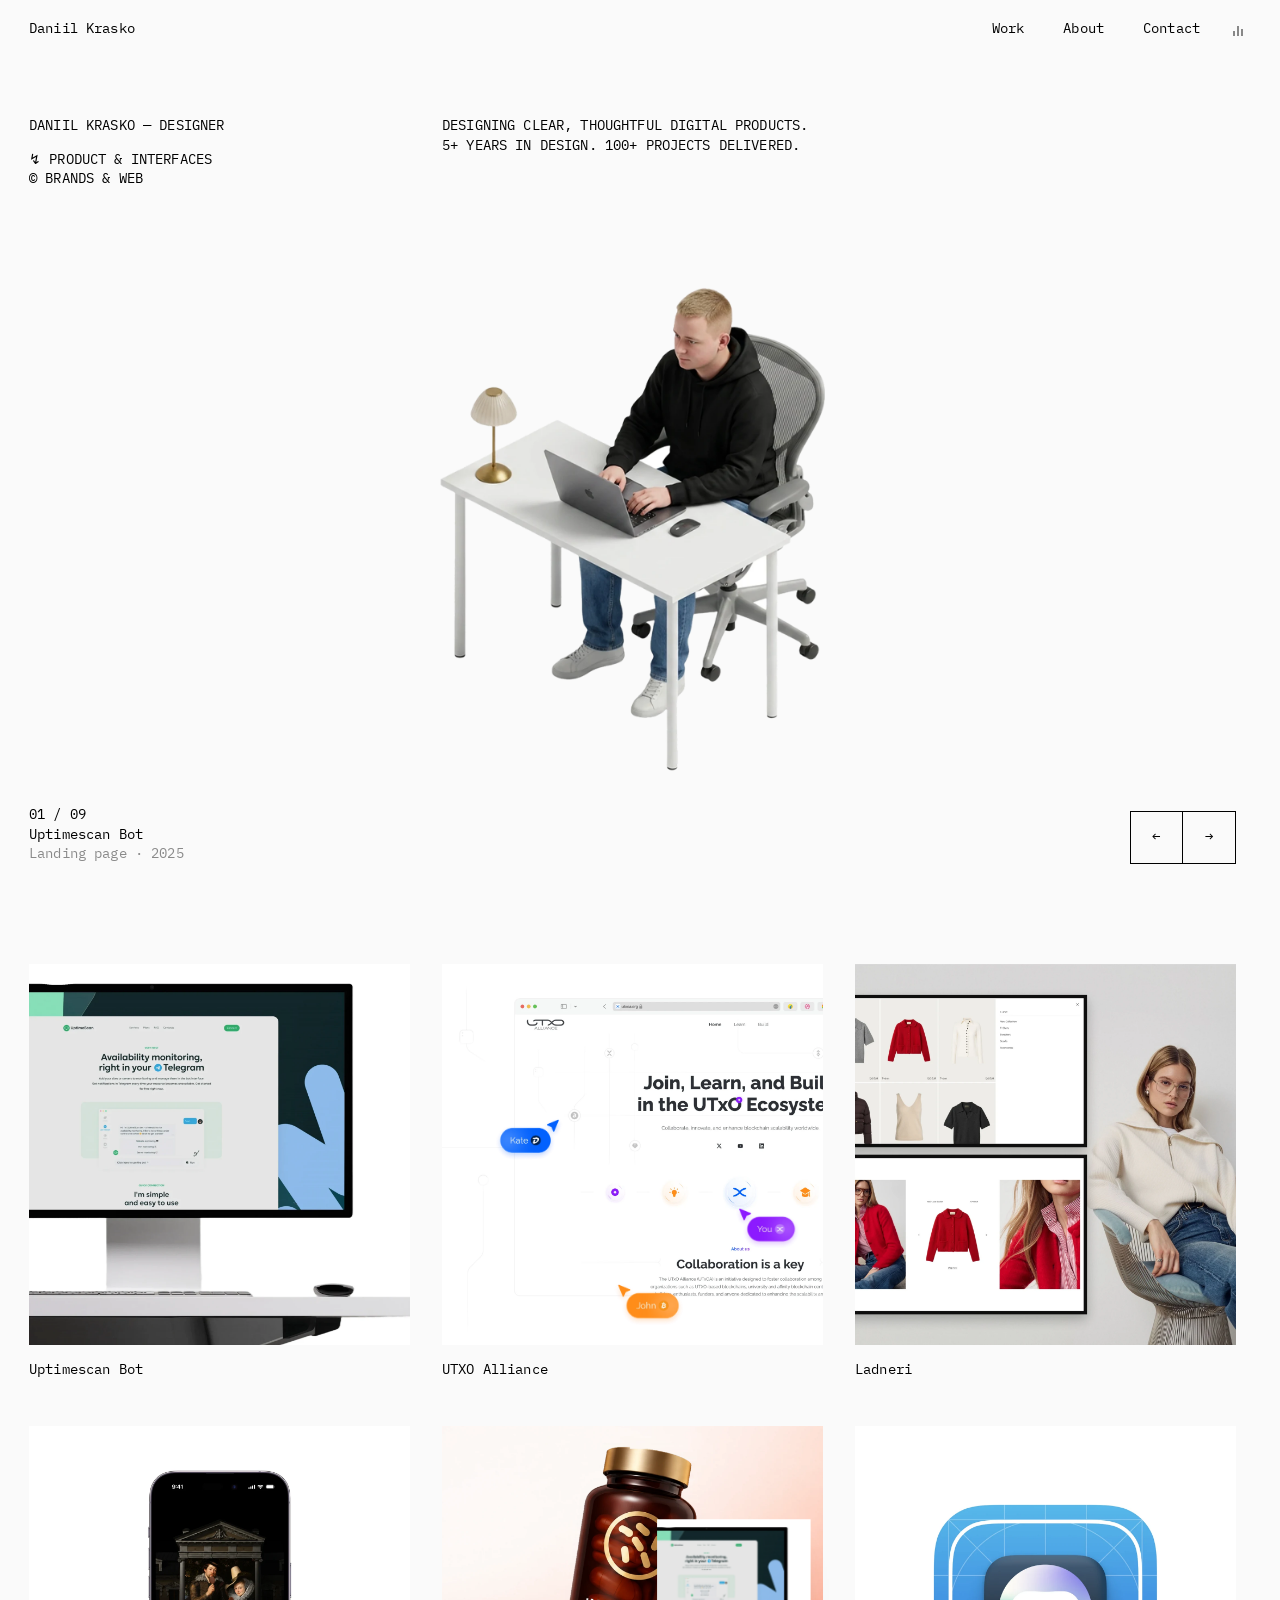
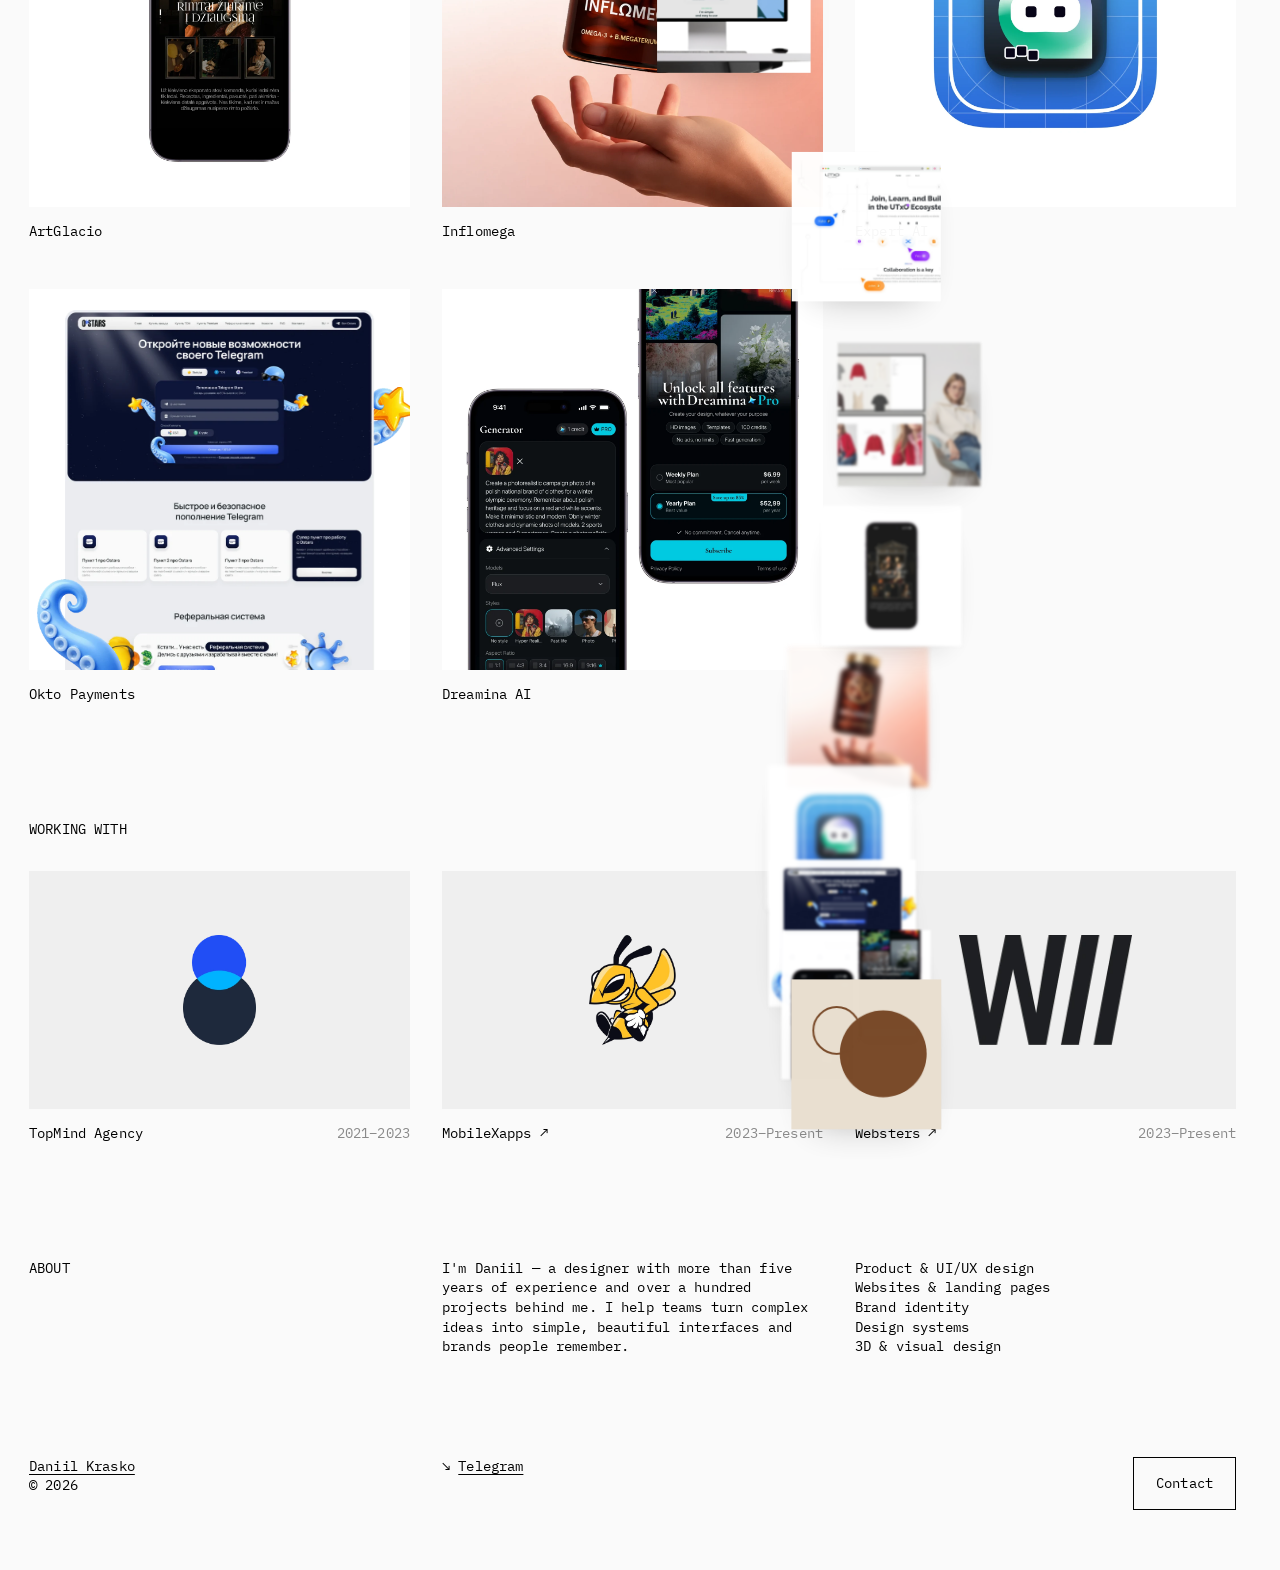
==== commit fe3326f8: "Bump asset version Co-Authored-By: Claude Opus 5.5 <noreply@anthropic.com> Claude-Session: https://c" ====
--- a/project.html
+++ b/project.html
@@ -9,7 +9,7 @@
   <link rel="preconnect" href="https://fonts.googleapis.com" />
   <link rel="preconnect" href="https://fonts.gstatic.com" crossorigin />
   <link href="https://fonts.googleapis.com/css2?family=IBM+Plex+Mono:wght@400;500;600&display=swap" rel="stylesheet" />
-  <link rel="stylesheet" href="styles.css?v=7865e06" />
+  <link rel="stylesheet" href="styles.css?v=28d39d0" />
 </head>
 <body class="project-page">
   <header class="header">
@@ -51,9 +51,9 @@
     </div>
   </footer>
 
-  <script src="projects.js?v=7865e06"></script>
-  <script src="shared.js?v=7865e06"></script>
-  <script src="project.js?v=7865e06"></script>
-  <script src="audio.js?v=7865e06"></script>
+  <script src="projects.js?v=28d39d0"></script>
+  <script src="shared.js?v=28d39d0"></script>
+  <script src="project.js?v=28d39d0"></script>
+  <script src="audio.js?v=28d39d0"></script>
 </body>
 </html>
--- a/styles.css
+++ b/styles.css
@@ -194,6 +194,8 @@
   gap: var(--gap);
 }
 .work-item { cursor: pointer; }
+.work-item .no-page { display: block; cursor: default; }
+.card.no-page { cursor: grab; }
 .work-item .thumb { position: relative; aspect-ratio: 1 / 1; overflow: hidden; background: var(--thumb); }
 .work-item .name { padding: 15px 0; }
 .work-item:hover .name { text-decoration: underline; text-underline-offset: 3px; }
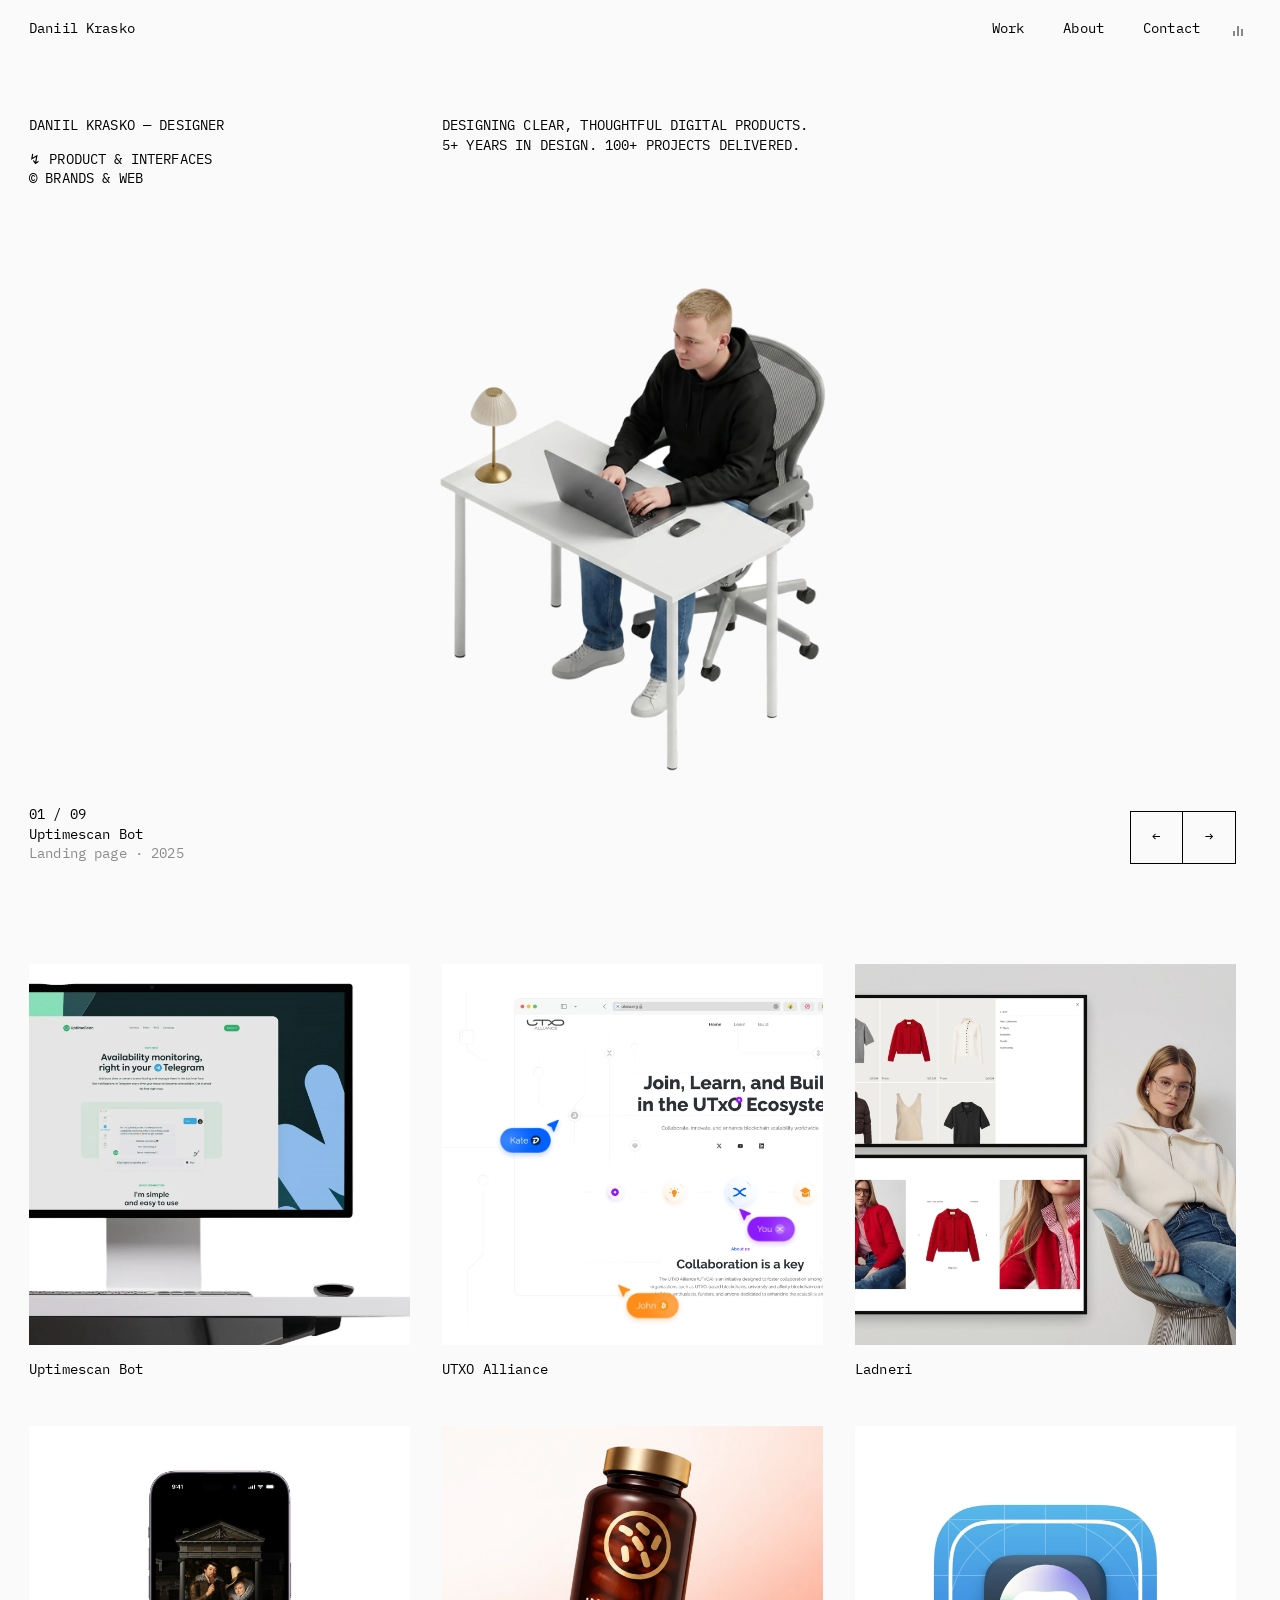
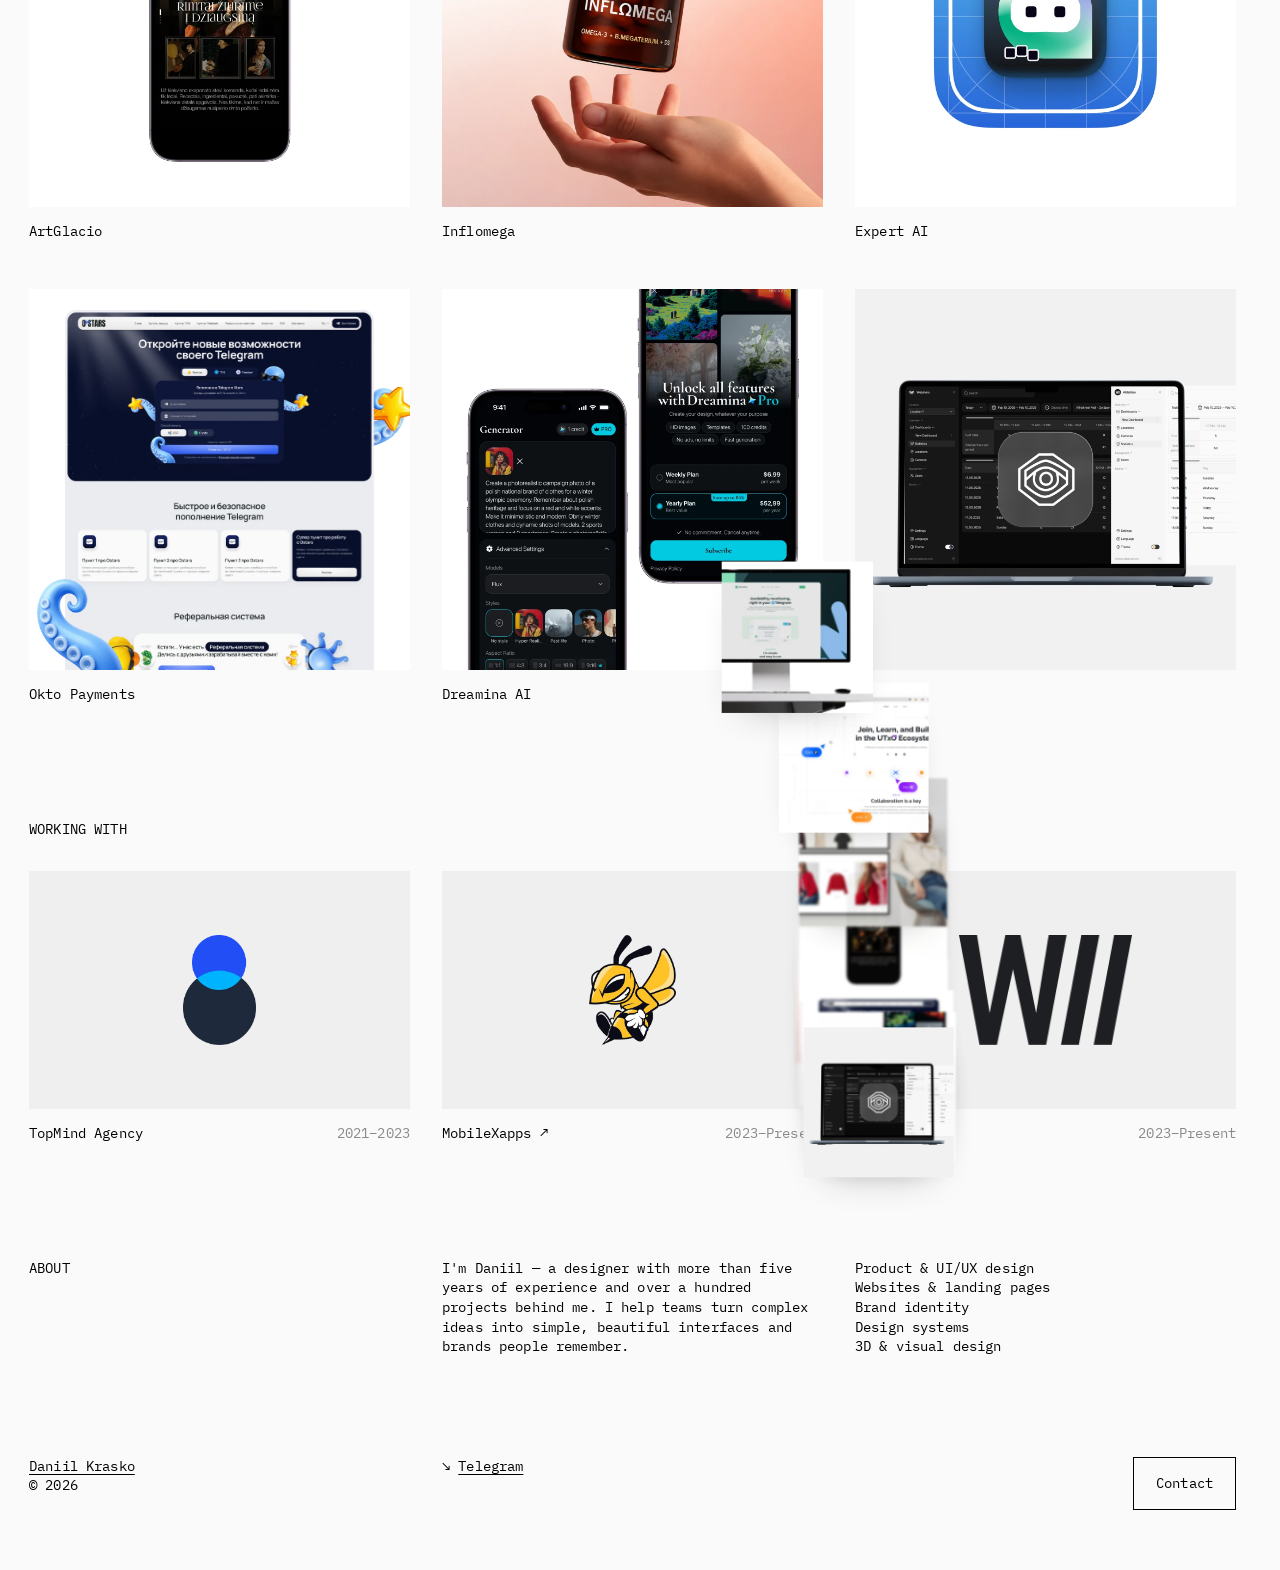
==== commit 86fe1190: "Bump asset version Co-Authored-By: Claude Opus 5.5 <noreply@anthropic.com> Claude-Session: https://c" ====
--- a/project.html
+++ b/project.html
@@ -9,7 +9,7 @@
   <link rel="preconnect" href="https://fonts.googleapis.com" />
   <link rel="preconnect" href="https://fonts.gstatic.com" crossorigin />
   <link href="https://fonts.googleapis.com/css2?family=IBM+Plex+Mono:wght@400;500;600&display=swap" rel="stylesheet" />
-  <link rel="stylesheet" href="styles.css?v=28d39d0" />
+  <link rel="stylesheet" href="styles.css?v=f333132" />
 </head>
 <body class="project-page">
   <header class="header">
@@ -51,9 +51,9 @@
     </div>
   </footer>
 
-  <script src="projects.js?v=28d39d0"></script>
-  <script src="shared.js?v=28d39d0"></script>
-  <script src="project.js?v=28d39d0"></script>
-  <script src="audio.js?v=28d39d0"></script>
+  <script src="projects.js?v=f333132"></script>
+  <script src="shared.js?v=f333132"></script>
+  <script src="project.js?v=f333132"></script>
+  <script src="audio.js?v=f333132"></script>
 </body>
 </html>
